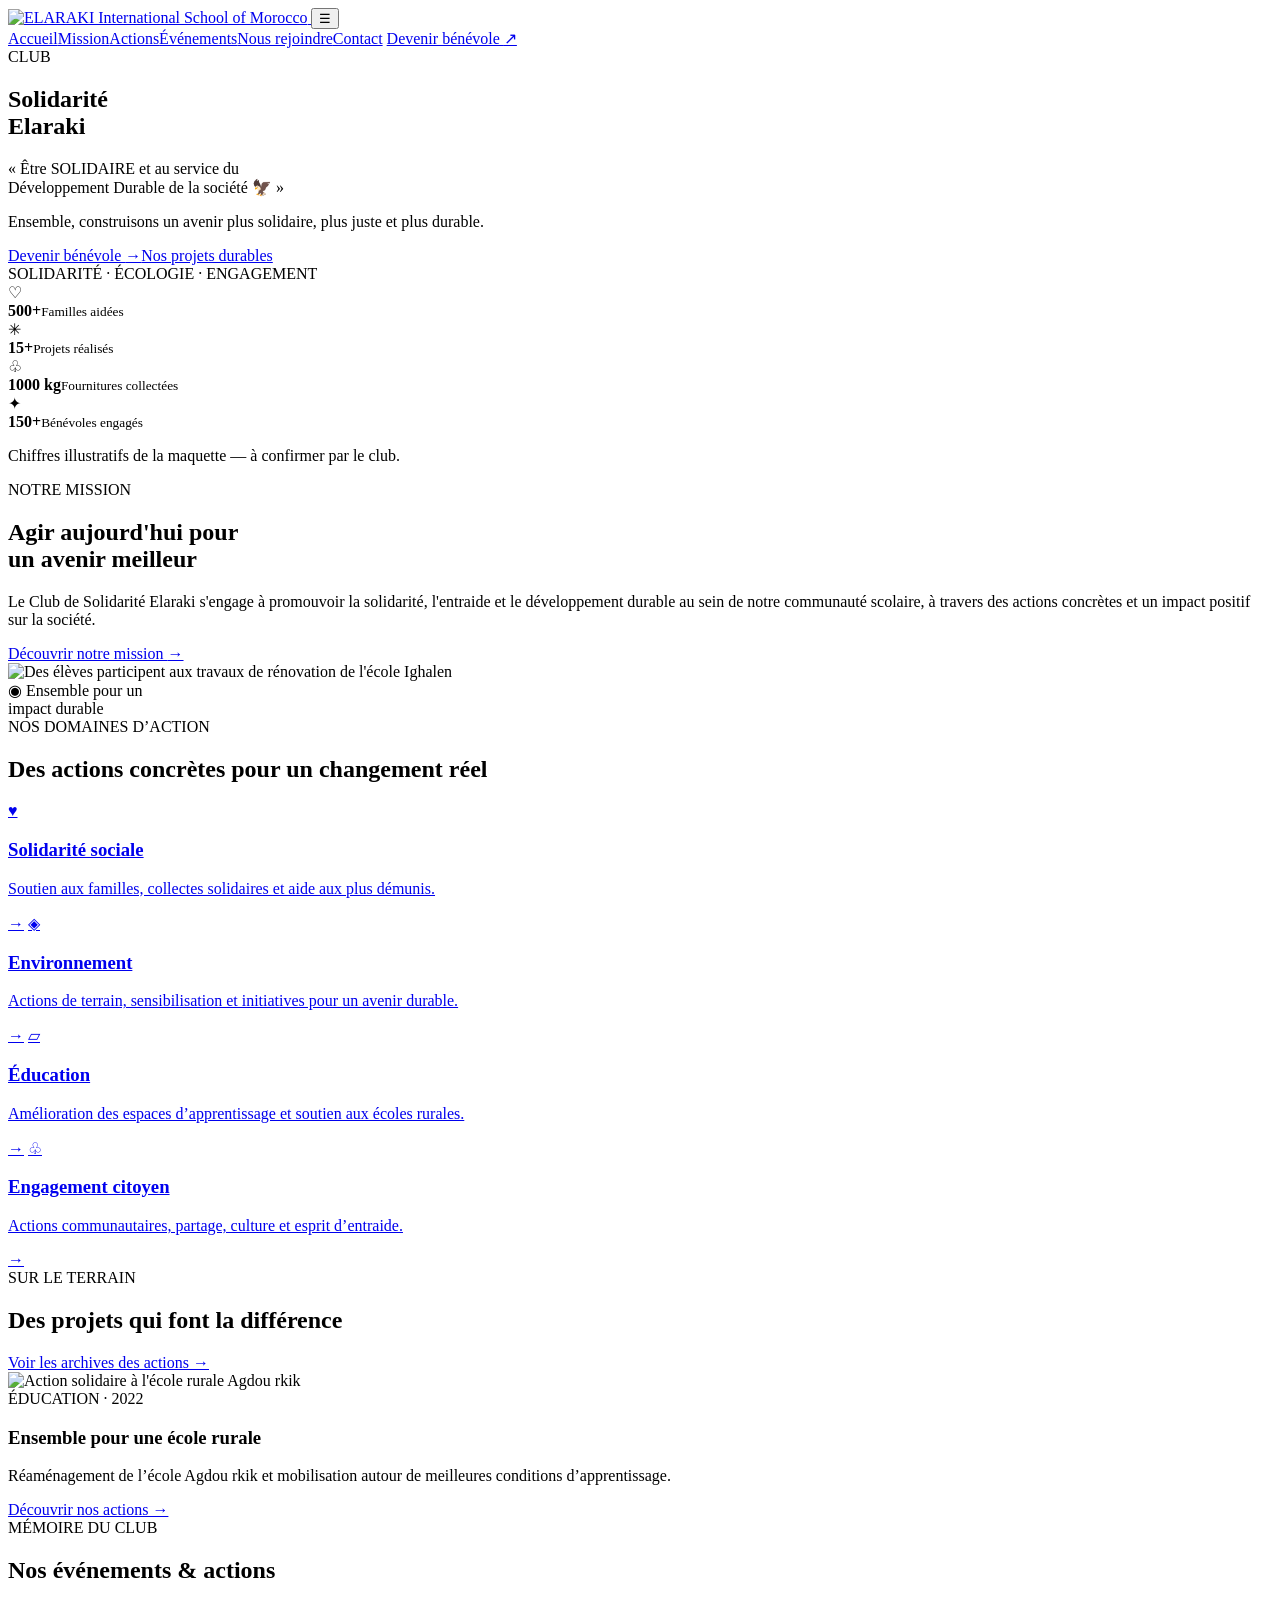
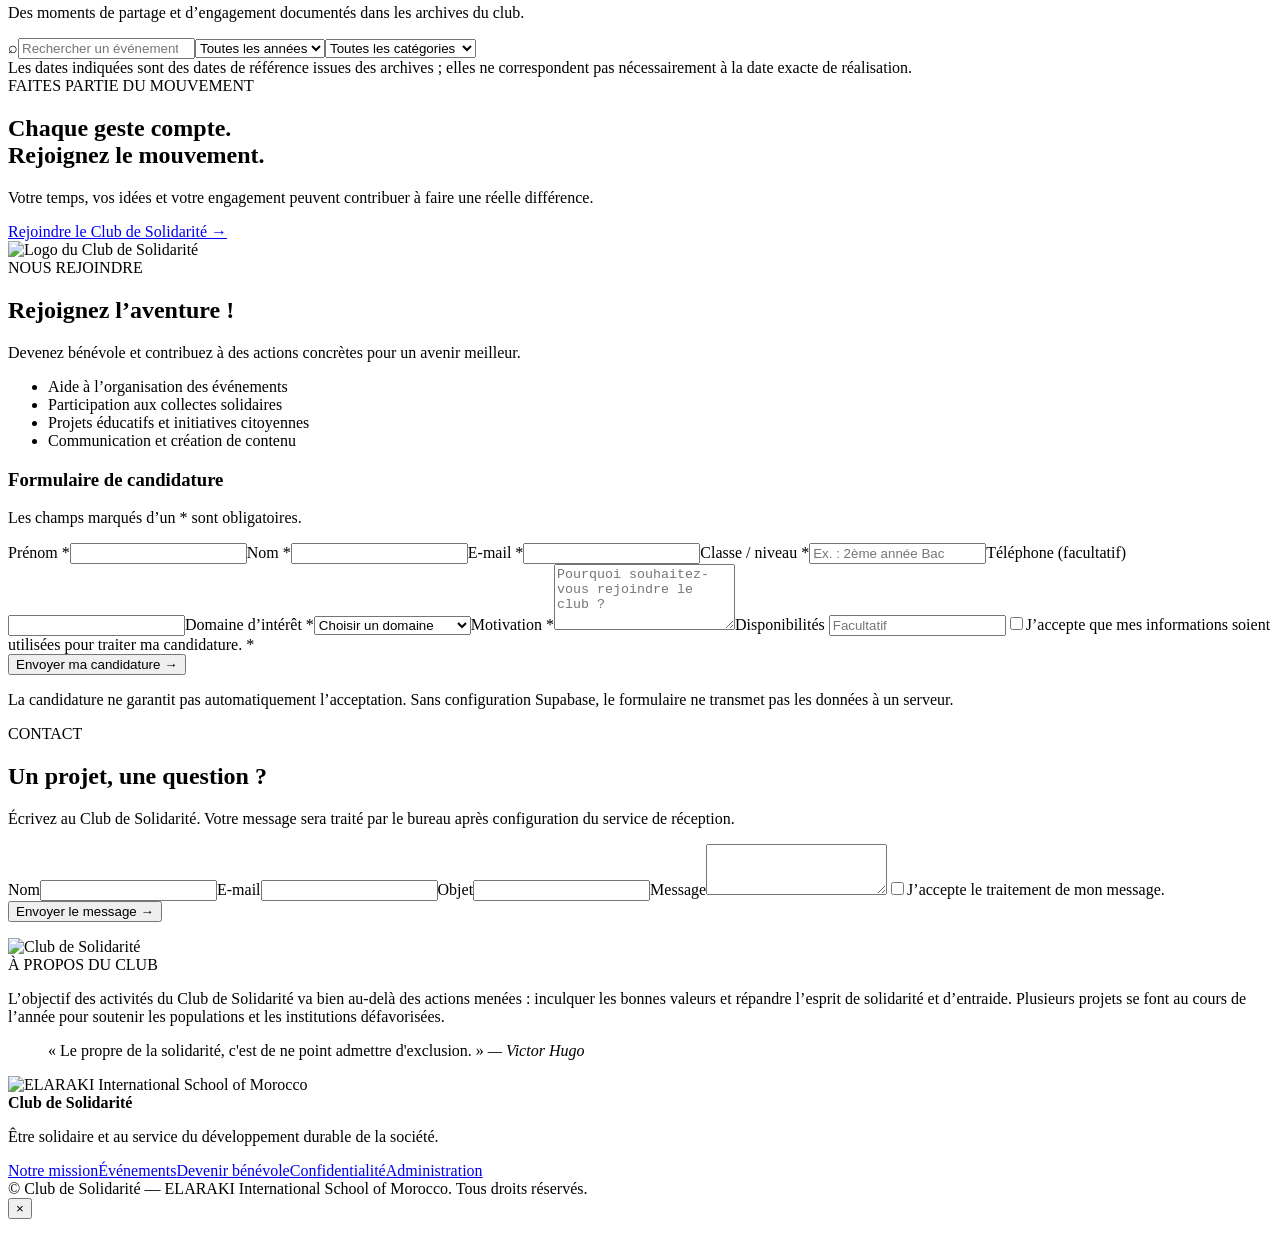
==== index.html @ 641f7e6d "Add files via upload" ====
<!doctype html>
<html lang="fr">
<head>
<meta charset="utf-8"><meta name="viewport" content="width=device-width,initial-scale=1">
<meta name="theme-color" content="#052c68">
<title>Club de Solidarité — ELARAKI International School of Morocco</title>
<meta name="description" content="Le Club de Solidarité ELARAKI agit pour l'entraide, l'éducation et le développement durable. Découvrez nos actions et rejoignez le mouvement.">
<meta property="og:title" content="Club de Solidarité ELARAKI"><meta property="og:description" content="Ensemble, faisons grandir la solidarité.">
<link rel="icon" href="assets/branding/club-solidarite-logo.png">
<link rel="preconnect" href="https://fonts.googleapis.com"><link rel="preconnect" href="https://fonts.gstatic.com" crossorigin>
<link href="https://fonts.googleapis.com/css2?family=Inter:wght@400;500;600;700;800&display=swap" rel="stylesheet">
<link rel="stylesheet" href="assets/style.css">
</head>
<body>
<header class="site-header" id="top">
 <a class="school-brand" href="#accueil" aria-label="Accueil ELARAKI">
  <img src="assets/branding/elaraki-school-logo.png" alt="ELARAKI International School of Morocco">
 </a>
 <button class="menu-toggle" id="menuToggle" aria-label="Ouvrir le menu" aria-expanded="false">☰</button>
 <nav class="main-nav" id="mainNav" aria-label="Navigation principale">
  <a class="active" href="#accueil">Accueil</a><a href="#mission">Mission</a><a href="#actions">Actions</a><a href="#evenements">Événements</a><a href="#rejoindre">Nous rejoindre</a><a href="#contact">Contact</a>
  <a class="button button-primary nav-cta" href="#rejoindre">Devenir bénévole <span>↗</span></a>
 </nav>
</header>
<main>
<section class="hero" id="accueil">
 <div class="hero-shade"></div>
 <div class="hero-content">
  <div class="eyebrow eyebrow-light"><span></span> CLUB</div>
  <h1>Solidarité<br>Elaraki</h1>
  <p class="motto">« Être SOLIDAIRE et au service du<br class="desktop-break"> Développement Durable de la société <span aria-hidden="true">🦅</span> »</p>
  <p class="hero-subtitle">Ensemble, construisons un avenir plus solidaire, plus juste et plus durable.</p>
  <div class="hero-actions"><a class="button button-primary" href="#rejoindre">Devenir bénévole <span>→</span></a><a class="button button-outline" href="#projets">Nos projets durables</a></div>
 </div>
 <div class="hero-side-note">SOLIDARITÉ · ÉCOLOGIE · ENGAGEMENT</div>
</section>
<section class="impact-bar" aria-label="Indicateurs du club">
 <div class="impact-item"><span class="impact-icon">♡</span><div><strong>500+</strong><small>Familles aidées</small></div></div>
 <div class="impact-item"><span class="impact-icon">✳</span><div><strong>15+</strong><small>Projets réalisés</small></div></div>
 <div class="impact-item"><span class="impact-icon">♧</span><div><strong>1000 kg</strong><small>Fournitures collectées</small></div></div>
 <div class="impact-item"><span class="impact-icon">✦</span><div><strong>150+</strong><small>Bénévoles engagés</small></div></div>
 <p class="stats-note">Chiffres illustratifs de la maquette — à confirmer par le club.</p>
</section>
<section class="mission section-wrap" id="mission">
 <div class="mission-copy"><div class="eyebrow"><span></span> NOTRE MISSION</div><h2>Agir aujourd'hui pour<br>un avenir meilleur</h2>
 <p>Le Club de Solidarité Elaraki s'engage à promouvoir la solidarité, l'entraide et le développement durable au sein de notre communauté scolaire, à travers des actions concrètes et un impact positif sur la société.</p>
 <a class="button button-primary" href="#apropos">Découvrir notre mission <span>→</span></a></div>
 <div class="mission-photo"><img src="assets/events/2019-ighalen/02-DSC-3432.jfif" alt="Des élèves participent aux travaux de rénovation de l'école Ighalen" loading="lazy"><div class="photo-label"><span>◉</span> Ensemble pour un<br> impact durable</div></div>
</section>
<section class="domains" id="actions"><div class="section-wrap">
 <div class="section-heading centered"><div class="eyebrow"><span></span> NOS DOMAINES D’ACTION</div><h2>Des actions concrètes pour un changement réel</h2></div>
 <div class="domain-grid">
  <a class="domain-card" href="#projets"><span class="domain-icon">♥</span><h3>Solidarité sociale</h3><p>Soutien aux familles, collectes solidaires et aide aux plus démunis.</p><span class="card-arrow">→</span></a>
  <a class="domain-card" href="#projets"><span class="domain-icon">◈</span><h3>Environnement</h3><p>Actions de terrain, sensibilisation et initiatives pour un avenir durable.</p><span class="card-arrow">→</span></a>
  <a class="domain-card" href="#projets"><span class="domain-icon">▱</span><h3>Éducation</h3><p>Amélioration des espaces d’apprentissage et soutien aux écoles rurales.</p><span class="card-arrow">→</span></a>
  <a class="domain-card" href="#projets"><span class="domain-icon">♧</span><h3>Engagement citoyen</h3><p>Actions communautaires, partage, culture et esprit d’entraide.</p><span class="card-arrow">→</span></a>
 </div>
</div></section>
<section class="projects section-wrap" id="projets">
 <div class="section-heading"><div><div class="eyebrow"><span></span> SUR LE TERRAIN</div><h2>Des projets qui font la différence</h2></div><a class="text-link" href="#evenements">Voir les archives des actions <span>→</span></a></div>
 <div class="project-feature"><img src="assets/events/2022-agdou-rkik/03-317091171-2271674763000674-4601196361142999747-n.jpg" alt="Action solidaire à l'école rurale Agdou rkik" loading="lazy"><div class="project-overlay"><span class="tag">ÉDUCATION · 2022</span><h3>Ensemble pour une école rurale</h3><p>Réaménagement de l’école Agdou rkik et mobilisation autour de meilleures conditions d’apprentissage.</p><a href="#evenements" class="button button-white">Découvrir nos actions →</a></div></div>
</section>
<section class="events-section" id="evenements"><div class="section-wrap">
 <div class="section-heading"><div><div class="eyebrow"><span></span> MÉMOIRE DU CLUB</div><h2>Nos événements & actions</h2><p class="section-intro">Des moments de partage et d’engagement documentés dans les archives du club.</p></div></div>
 <div class="event-tools"><label class="search-box"><span>⌕</span><input id="eventSearch" type="search" placeholder="Rechercher un événement…" aria-label="Rechercher un événement"></label><select id="eventYear" aria-label="Filtrer par année"><option value="">Toutes les années</option><option>2022</option><option>2019</option><option>2018</option></select><select id="eventCategory" aria-label="Filtrer par catégorie"><option value="">Toutes les catégories</option><option>Éducation</option><option>Solidarité</option><option>Culture</option><option>Santé</option><option>Travaux et rénovation</option></select></div>
 <div class="event-grid" id="eventGrid"></div><p class="empty-state" id="eventEmpty" hidden>Aucun événement ne correspond à votre recherche.</p>
 <div class="archive-note">Les dates indiquées sont des dates de référence issues des archives ; elles ne correspondent pas nécessairement à la date exacte de réalisation.</div>
</div></section>
<section class="join-section" id="rejoindre"><div class="join-bg"></div><div class="join-inner"><div class="eyebrow eyebrow-light"><span></span> FAITES PARTIE DU MOUVEMENT</div><h2>Chaque geste compte.<br>Rejoignez le mouvement.</h2><p>Votre temps, vos idées et votre engagement peuvent contribuer à faire une réelle différence.</p><a class="button button-white" href="#candidature">Rejoindre le Club de Solidarité <span>→</span></a></div><img class="join-logo" src="assets/branding/club-solidarite-logo.png" alt="Logo du Club de Solidarité" loading="lazy"></section>
<section class="volunteer section-wrap" id="candidature"><div class="volunteer-intro"><div class="eyebrow"><span></span> NOUS REJOINDRE</div><h2>Rejoignez l’aventure !</h2><p>Devenez bénévole et contribuez à des actions concrètes pour un avenir meilleur.</p><ul><li>Aide à l’organisation des événements</li><li>Participation aux collectes solidaires</li><li>Projets éducatifs et initiatives citoyennes</li><li>Communication et création de contenu</li></ul></div>
 <form class="form-card" id="volunteerForm"><h3>Formulaire de candidature</h3><p class="form-hint">Les champs marqués d’un * sont obligatoires.</p><div class="form-grid"><label>Prénom *<input name="first_name" required maxlength="80" autocomplete="given-name"></label><label>Nom *<input name="last_name" required maxlength="80" autocomplete="family-name"></label><label>E-mail *<input type="email" name="email" required maxlength="180" autocomplete="email"></label><label>Classe / niveau *<input name="class_name" required maxlength="80" placeholder="Ex. : 2ème année Bac"></label><label>Téléphone <span class="optional">(facultatif)</span><input type="tel" name="phone" maxlength="30" autocomplete="tel"></label><label>Domaine d’intérêt *<select name="interest_area" required><option value="">Choisir un domaine</option><option>Solidarité sociale</option><option>Éducation</option><option>Environnement</option><option>Santé</option><option>Culture et événements</option><option>Communication</option><option>Logistique</option></select></label><label class="full">Motivation *<textarea name="motivation" required minlength="15" maxlength="2000" rows="4" placeholder="Pourquoi souhaitez-vous rejoindre le club ?"></textarea></label><label class="full">Disponibilités <input name="availability" maxlength="250" placeholder="Facultatif"></label><label class="consent full"><input type="checkbox" name="consent" required><span>J’accepte que mes informations soient utilisées pour traiter ma candidature. *</span></label></div><button class="button button-primary" type="submit">Envoyer ma candidature <span>→</span></button><p class="form-status" id="volunteerStatus" role="status"></p><p class="privacy-hint">La candidature ne garantit pas automatiquement l’acceptation. Sans configuration Supabase, le formulaire ne transmet pas les données à un serveur.</p></form>
</section>
<section class="contact-section" id="contact"><div class="section-wrap contact-inner"><div><div class="eyebrow"><span></span> CONTACT</div><h2>Un projet, une question ?</h2><p>Écrivez au Club de Solidarité. Votre message sera traité par le bureau après configuration du service de réception.</p></div><form id="contactForm" class="contact-form"><label>Nom<input name="name" required maxlength="120"></label><label>E-mail<input name="email" type="email" required maxlength="180"></label><label>Objet<input name="subject" required maxlength="180"></label><label>Message<textarea name="message" rows="3" required maxlength="3000"></textarea></label><label class="consent"><input type="checkbox" name="consent" required><span>J’accepte le traitement de mon message.</span></label><button class="button button-primary">Envoyer le message →</button><p id="contactStatus" class="form-status" role="status"></p></form></div></section>
<section class="about-strip" id="apropos"><div class="section-wrap about-inner"><img src="assets/branding/club-solidarite-logo.png" alt="Club de Solidarité" loading="lazy"><div><div class="eyebrow"><span></span> À PROPOS DU CLUB</div><p>L’objectif des activités du Club de Solidarité va bien au-delà des actions menées : inculquer les bonnes valeurs et répandre l’esprit de solidarité et d’entraide. Plusieurs projets se font au cours de l’année pour soutenir les populations et les institutions défavorisées.</p><blockquote>« Le propre de la solidarité, c'est de ne point admettre d'exclusion. » <cite>— Victor Hugo</cite></blockquote></div></div></section>
</main>
<footer class="site-footer"><div class="footer-main"><img src="assets/branding/elaraki-school-logo.png" alt="ELARAKI International School of Morocco"><div><strong>Club de Solidarité</strong><p>Être solidaire et au service du développement durable de la société.</p></div><div class="footer-links"><a href="#mission">Notre mission</a><a href="#evenements">Événements</a><a href="#rejoindre">Devenir bénévole</a><a href="privacy.html">Confidentialité</a><a href="admin/login.html">Administration</a></div></div><div class="footer-bottom">© <span id="year"></span> Club de Solidarité — ELARAKI International School of Morocco. Tous droits réservés.</div></footer>
<div class="modal" id="eventModal" aria-hidden="true" role="dialog" aria-modal="true" aria-labelledby="modalTitle"><div class="modal-backdrop" data-close-modal></div><div class="modal-panel"><button class="modal-close" data-close-modal aria-label="Fermer">×</button><img id="modalCover" src="" alt=""><div class="modal-body"><p class="eyebrow" id="modalMeta"></p><h2 id="modalTitle"></h2><p id="modalDescription"></p><div class="modal-gallery" id="modalGallery"></div></div></div></div>
<script src="assets/config.js"></script><script src="assets/events-data.js"></script><script src="assets/app.js"></script>
</body></html>
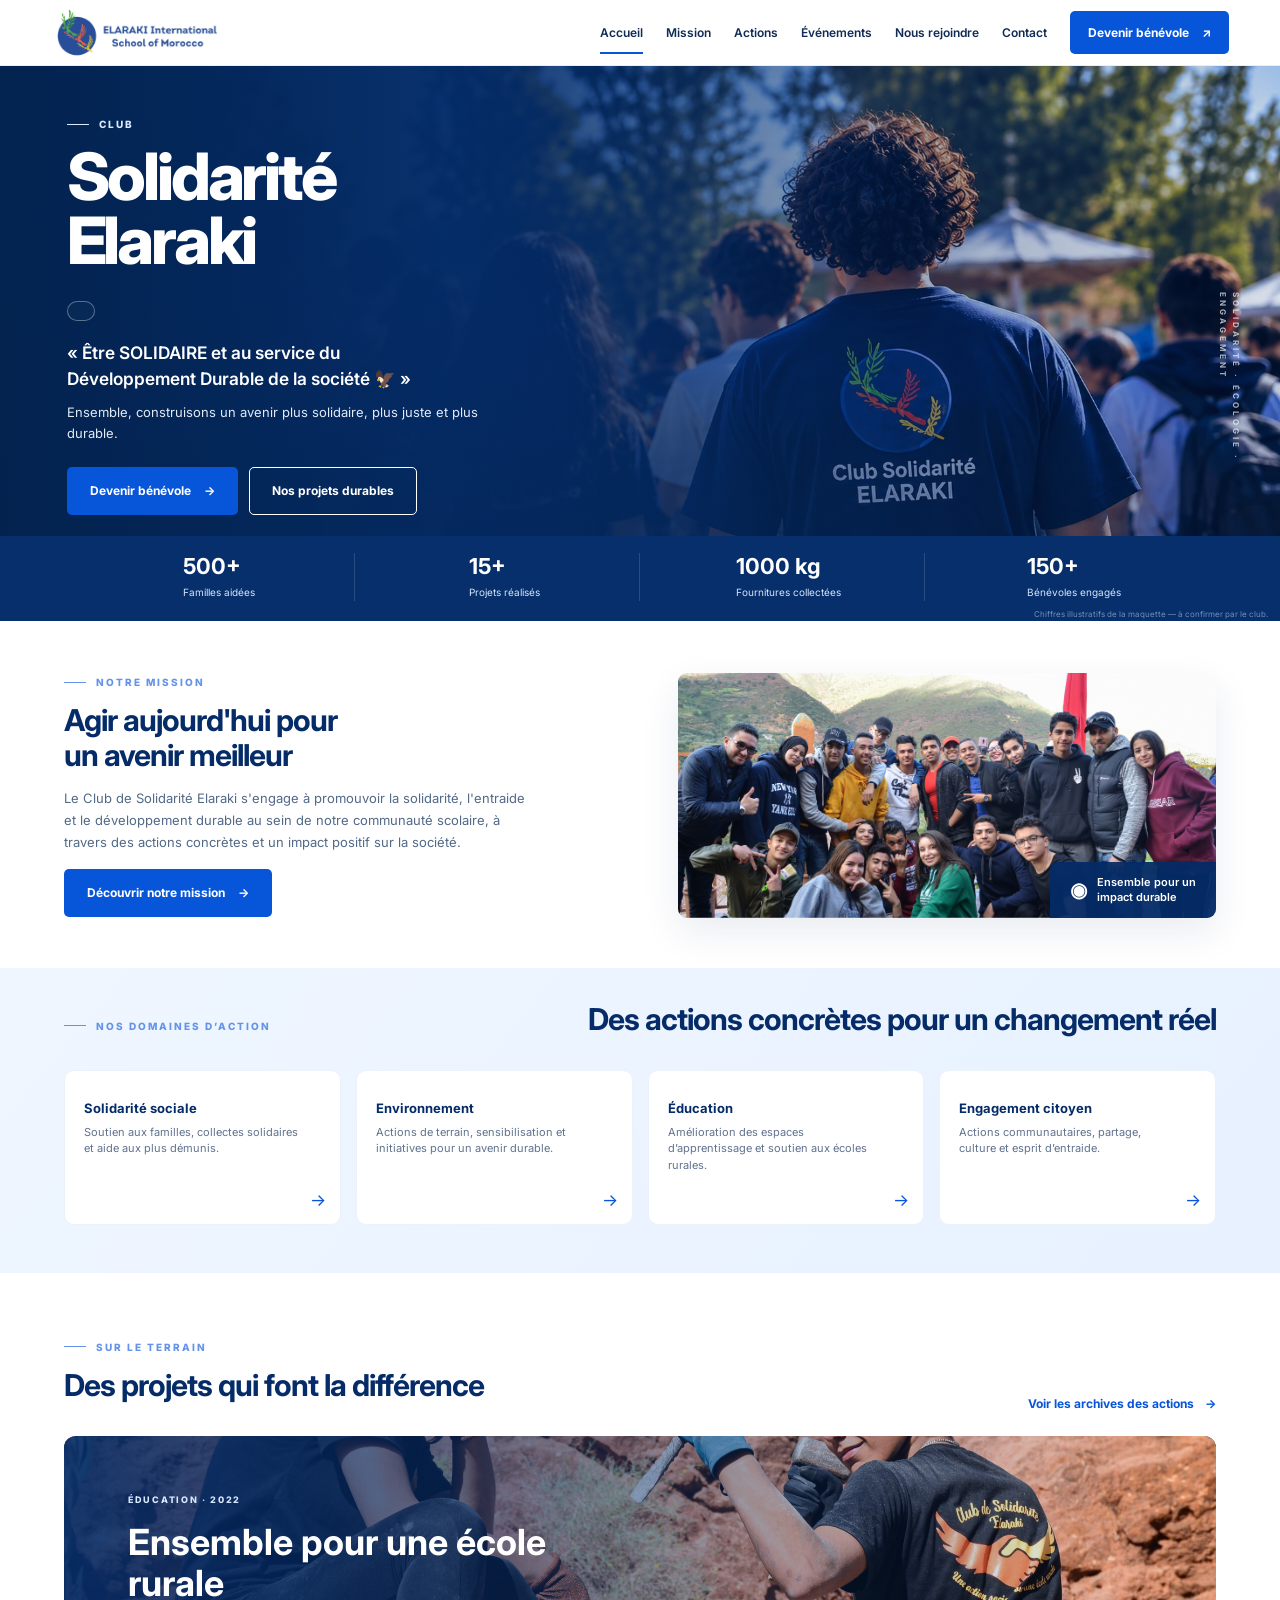
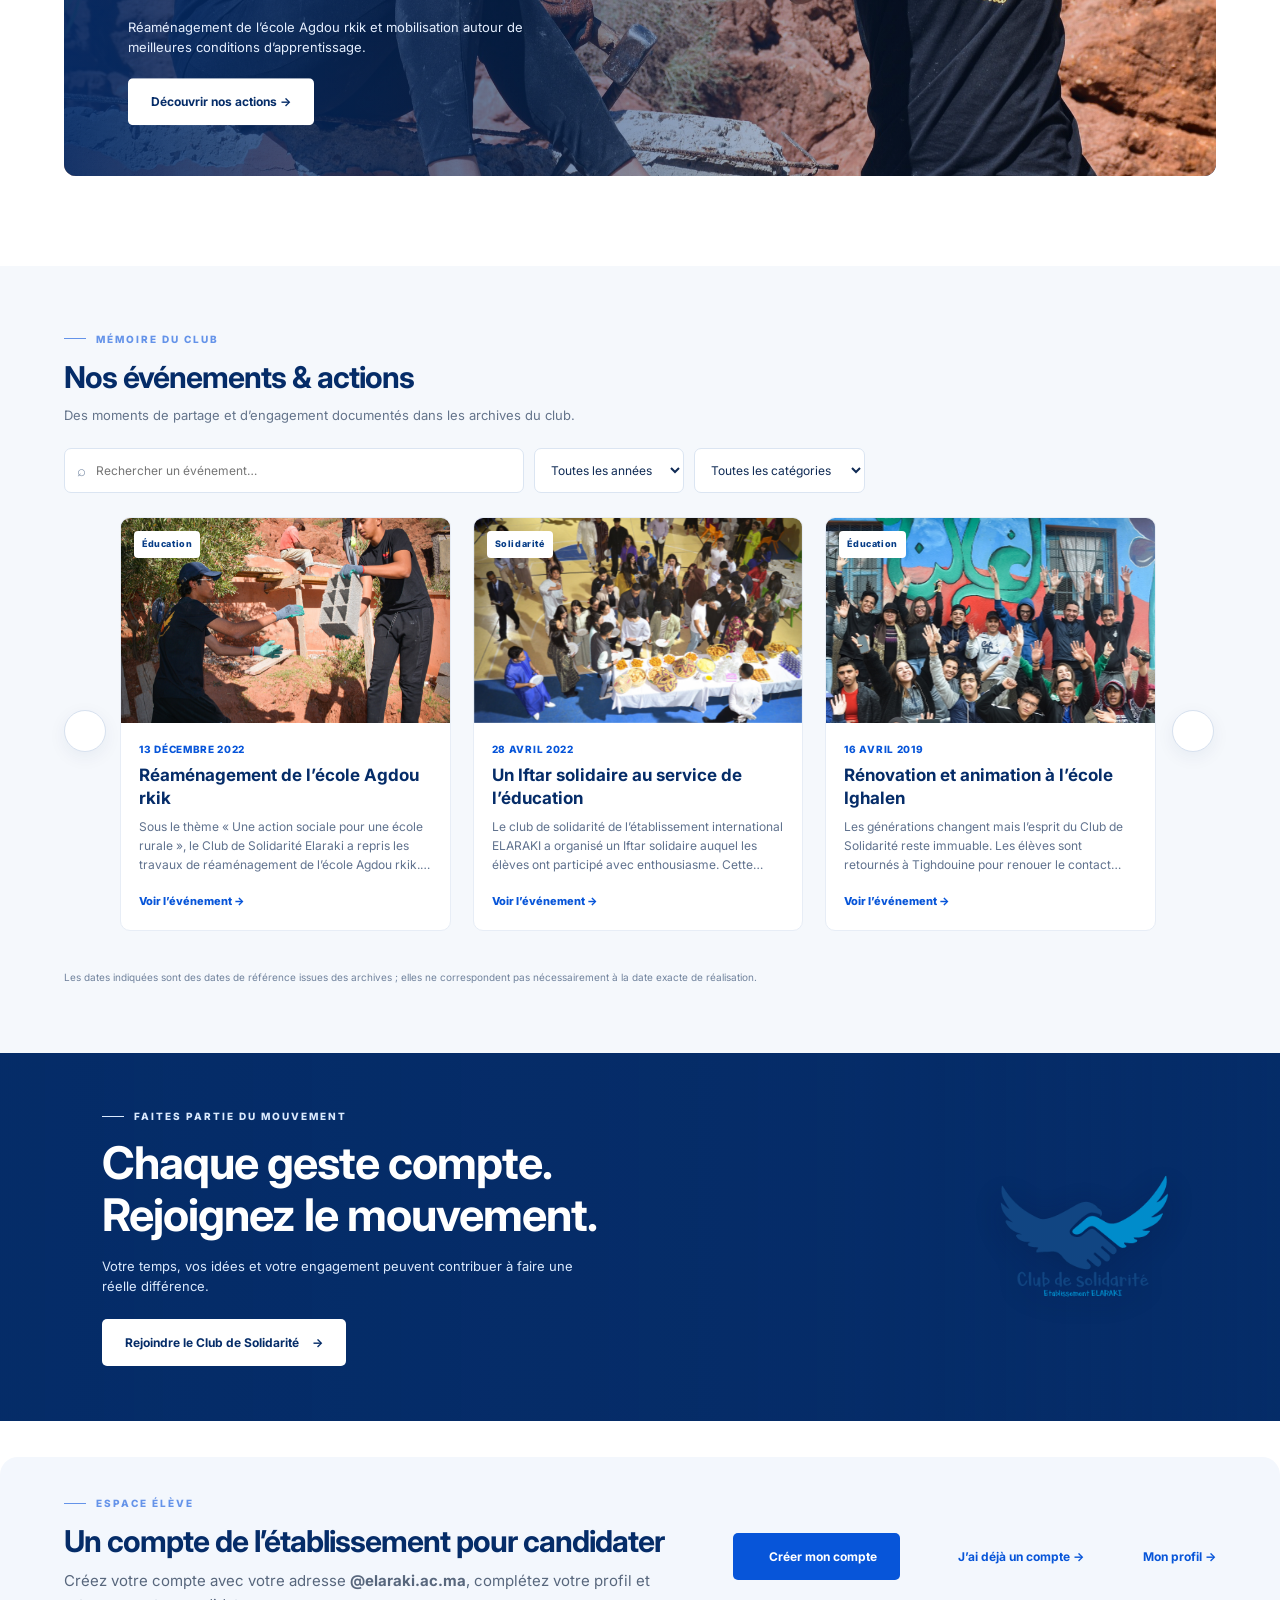
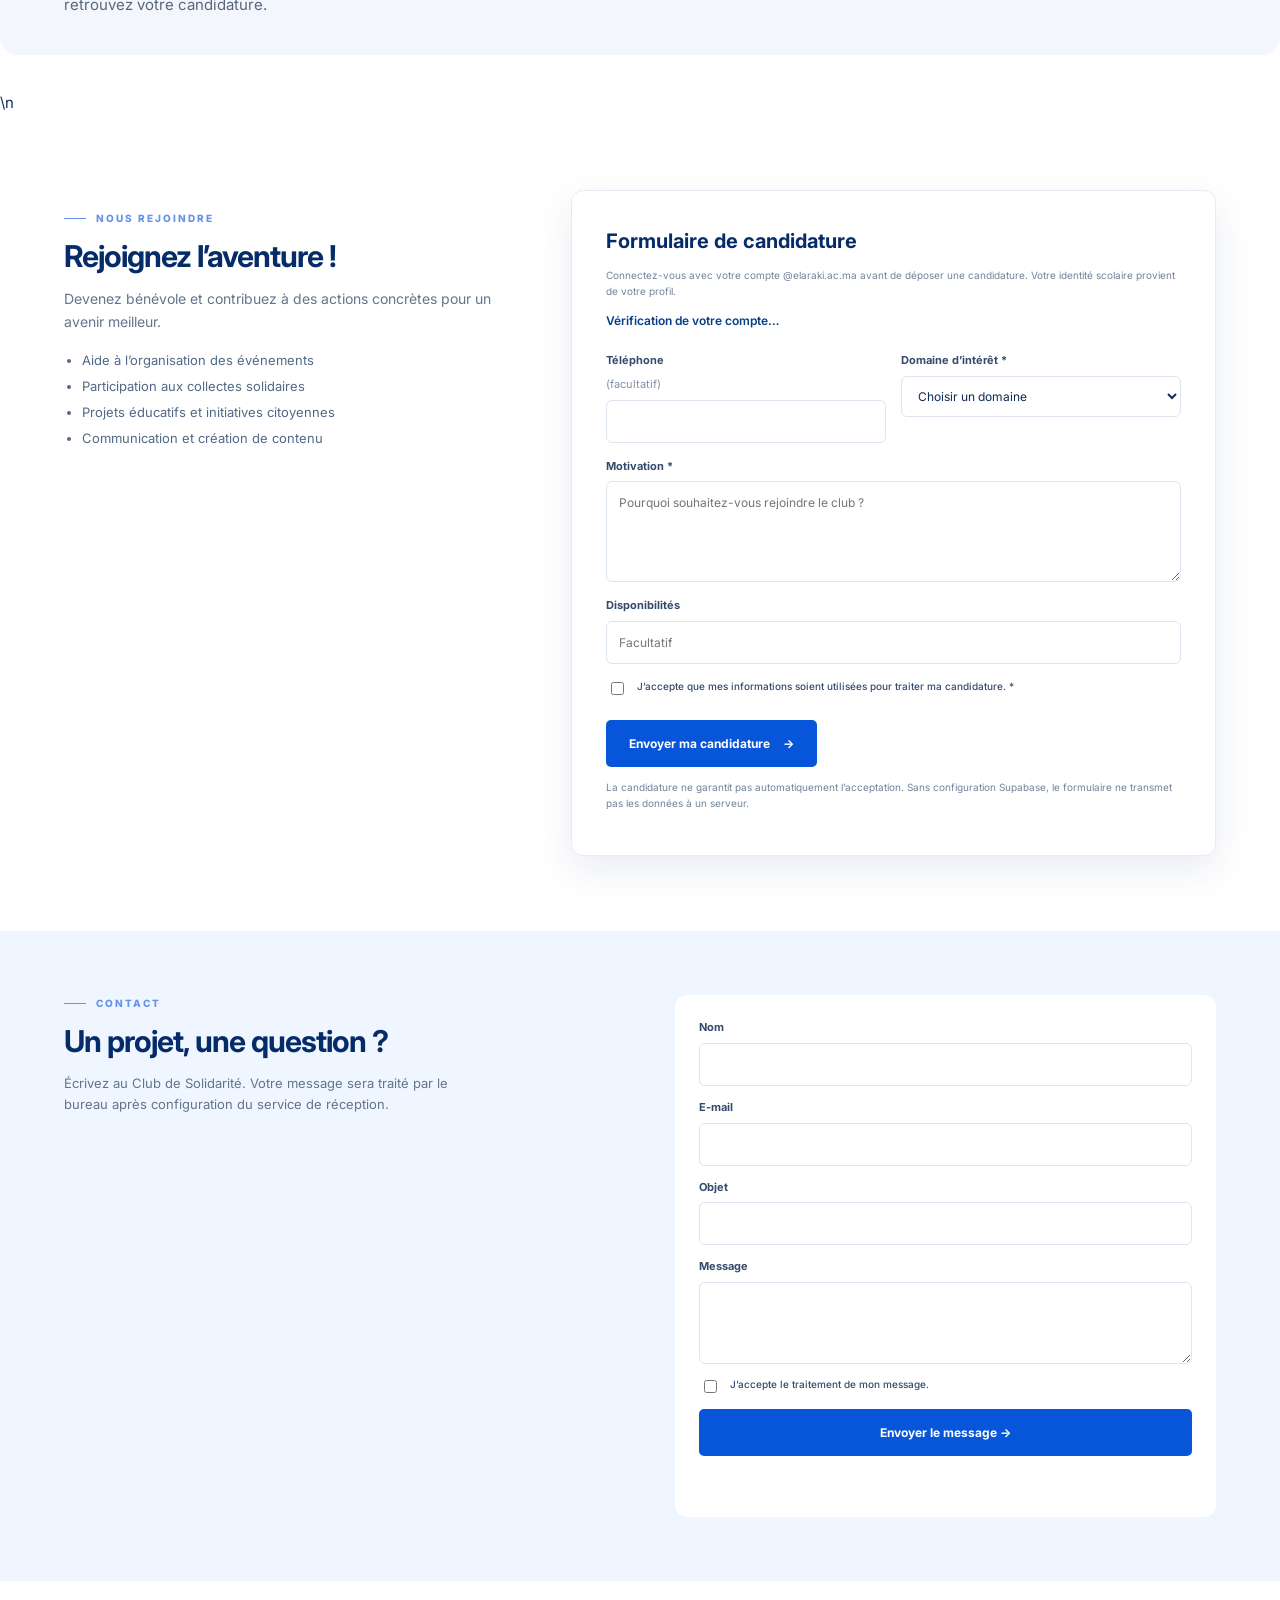
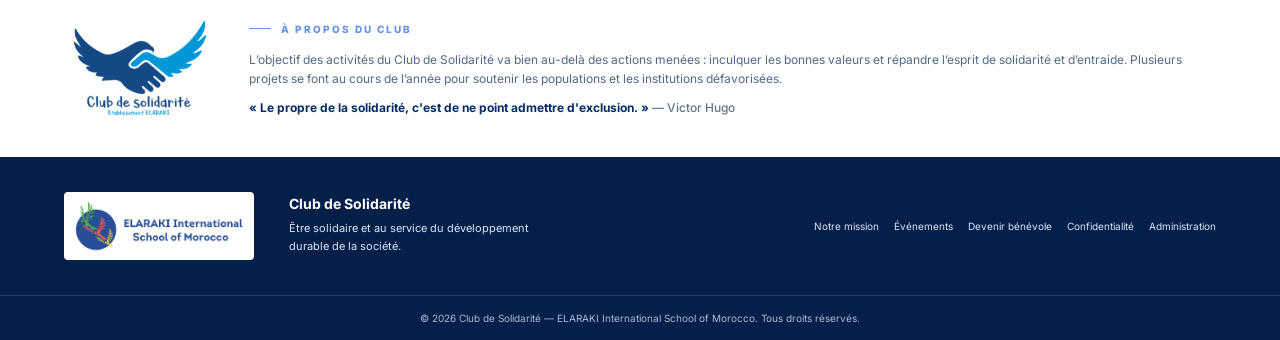
==== commit f12df70d: "Update Club Solidarite to version 2" ====
--- a/index.html
+++ b/index.html
@@ -27,7 +27,7 @@
  <div class="hero-shade"></div>
  <div class="hero-content">
   <div class="eyebrow eyebrow-light"><span></span> CLUB</div>
-  <h1>Solidarité<br>Elaraki</h1>
+  <h1>Solidarité<br>Elaraki</h1><div id="upcomingAnnouncement" class="upcoming-announcement" hidden aria-live="polite"></div>
   <p class="motto">« Être SOLIDAIRE et au service du<br class="desktop-break"> Développement Durable de la société <span aria-hidden="true">🦅</span> »</p>
   <p class="hero-subtitle">Ensemble, construisons un avenir plus solidaire, plus juste et plus durable.</p>
   <div class="hero-actions"><a class="button button-primary" href="#rejoindre">Devenir bénévole <span>→</span></a><a class="button button-outline" href="#projets">Nos projets durables</a></div>
@@ -35,10 +35,10 @@
  <div class="hero-side-note">SOLIDARITÉ · ÉCOLOGIE · ENGAGEMENT</div>
 </section>
 <section class="impact-bar" aria-label="Indicateurs du club">
- <div class="impact-item"><span class="impact-icon">♡</span><div><strong>500+</strong><small>Familles aidées</small></div></div>
- <div class="impact-item"><span class="impact-icon">✳</span><div><strong>15+</strong><small>Projets réalisés</small></div></div>
- <div class="impact-item"><span class="impact-icon">♧</span><div><strong>1000 kg</strong><small>Fournitures collectées</small></div></div>
- <div class="impact-item"><span class="impact-icon">✦</span><div><strong>150+</strong><small>Bénévoles engagés</small></div></div>
+ <div class="impact-item"><span class="impact-icon"><i data-lucide="heart-handshake" aria-hidden="true"></i></span><div><strong>500+</strong><small>Familles aidées</small></div></div>
+ <div class="impact-item"><span class="impact-icon"><i data-lucide="clipboard-check" aria-hidden="true"></i></span><div><strong>15+</strong><small>Projets réalisés</small></div></div>
+ <div class="impact-item"><span class="impact-icon"><i data-lucide="package-check" aria-hidden="true"></i></span><div><strong>1000 kg</strong><small>Fournitures collectées</small></div></div>
+ <div class="impact-item"><span class="impact-icon"><i data-lucide="users" aria-hidden="true"></i></span><div><strong>150+</strong><small>Bénévoles engagés</small></div></div>
  <p class="stats-note">Chiffres illustratifs de la maquette — à confirmer par le club.</p>
 </section>
 <section class="mission section-wrap" id="mission">
@@ -50,30 +50,30 @@
 <section class="domains" id="actions"><div class="section-wrap">
  <div class="section-heading centered"><div class="eyebrow"><span></span> NOS DOMAINES D’ACTION</div><h2>Des actions concrètes pour un changement réel</h2></div>
  <div class="domain-grid">
-  <a class="domain-card" href="#projets"><span class="domain-icon">♥</span><h3>Solidarité sociale</h3><p>Soutien aux familles, collectes solidaires et aide aux plus démunis.</p><span class="card-arrow">→</span></a>
-  <a class="domain-card" href="#projets"><span class="domain-icon">◈</span><h3>Environnement</h3><p>Actions de terrain, sensibilisation et initiatives pour un avenir durable.</p><span class="card-arrow">→</span></a>
-  <a class="domain-card" href="#projets"><span class="domain-icon">▱</span><h3>Éducation</h3><p>Amélioration des espaces d’apprentissage et soutien aux écoles rurales.</p><span class="card-arrow">→</span></a>
-  <a class="domain-card" href="#projets"><span class="domain-icon">♧</span><h3>Engagement citoyen</h3><p>Actions communautaires, partage, culture et esprit d’entraide.</p><span class="card-arrow">→</span></a>
+  <a class="domain-card" href="#projets"><span class="domain-icon"><i data-lucide="heart-handshake"></i></span><h3>Solidarité sociale</h3><p>Soutien aux familles, collectes solidaires et aide aux plus démunis.</p><span class="card-arrow">→</span></a>
+  <a class="domain-card" href="#projets"><span class="domain-icon"><i data-lucide="leaf"></i></span><h3>Environnement</h3><p>Actions de terrain, sensibilisation et initiatives pour un avenir durable.</p><span class="card-arrow">→</span></a>
+  <a class="domain-card" href="#projets"><span class="domain-icon"><i data-lucide="graduation-cap"></i></span><h3>Éducation</h3><p>Amélioration des espaces d’apprentissage et soutien aux écoles rurales.</p><span class="card-arrow">→</span></a>
+  <a class="domain-card" href="#projets"><span class="domain-icon"><i data-lucide="handshake"></i></span><h3>Engagement citoyen</h3><p>Actions communautaires, partage, culture et esprit d’entraide.</p><span class="card-arrow">→</span></a>
  </div>
 </div></section>
 <section class="projects section-wrap" id="projets">
  <div class="section-heading"><div><div class="eyebrow"><span></span> SUR LE TERRAIN</div><h2>Des projets qui font la différence</h2></div><a class="text-link" href="#evenements">Voir les archives des actions <span>→</span></a></div>
- <div class="project-feature"><img src="assets/events/2022-agdou-rkik/03-317091171-2271674763000674-4601196361142999747-n.jpg" alt="Action solidaire à l'école rurale Agdou rkik" loading="lazy"><div class="project-overlay"><span class="tag">ÉDUCATION · 2022</span><h3>Ensemble pour une école rurale</h3><p>Réaménagement de l’école Agdou rkik et mobilisation autour de meilleures conditions d’apprentissage.</p><a href="#evenements" class="button button-white">Découvrir nos actions →</a></div></div>
+ <div class="project-feature"><img src="assets/events/2022-agdou-rkik/03-317091171-2271674763000674-4601196361142999747-n.jpg" alt="Action solidaire à l'école rurale Agdou rkik" loading="lazy"><div class="project-overlay"><span class="tag">ÉDUCATION · 2022</span><h3>Ensemble pour une école rurale</h3><p>Réaménagement de l’école Agdou rkik et mobilisation autour de meilleures conditions d’apprentissage.</p><a href="#evenements" class="button button-white">Découvrir nos actions →</a></div></div><div id="publishedProjects" class="published-projects" aria-live="polite"></div>
 </section>
 <section class="events-section" id="evenements"><div class="section-wrap">
  <div class="section-heading"><div><div class="eyebrow"><span></span> MÉMOIRE DU CLUB</div><h2>Nos événements & actions</h2><p class="section-intro">Des moments de partage et d’engagement documentés dans les archives du club.</p></div></div>
  <div class="event-tools"><label class="search-box"><span>⌕</span><input id="eventSearch" type="search" placeholder="Rechercher un événement…" aria-label="Rechercher un événement"></label><select id="eventYear" aria-label="Filtrer par année"><option value="">Toutes les années</option><option>2022</option><option>2019</option><option>2018</option></select><select id="eventCategory" aria-label="Filtrer par catégorie"><option value="">Toutes les catégories</option><option>Éducation</option><option>Solidarité</option><option>Culture</option><option>Santé</option><option>Travaux et rénovation</option></select></div>
- <div class="event-grid" id="eventGrid"></div><p class="empty-state" id="eventEmpty" hidden>Aucun événement ne correspond à votre recherche.</p>
+ <div class="event-carousel-controls"><button type="button" class="carousel-arrow" id="eventsPrev" aria-label="Événements précédents"><i data-lucide="chevron-left"></i></button><div class="event-grid" id="eventGrid"></div><button type="button" class="carousel-arrow" id="eventsNext" aria-label="Événements suivants"><i data-lucide="chevron-right"></i></button></div><p class="empty-state" id="eventEmpty" hidden>Aucun événement ne correspond à votre recherche.</p>
  <div class="archive-note">Les dates indiquées sont des dates de référence issues des archives ; elles ne correspondent pas nécessairement à la date exacte de réalisation.</div>
 </div></section>
 <section class="join-section" id="rejoindre"><div class="join-bg"></div><div class="join-inner"><div class="eyebrow eyebrow-light"><span></span> FAITES PARTIE DU MOUVEMENT</div><h2>Chaque geste compte.<br>Rejoignez le mouvement.</h2><p>Votre temps, vos idées et votre engagement peuvent contribuer à faire une réelle différence.</p><a class="button button-white" href="#candidature">Rejoindre le Club de Solidarité <span>→</span></a></div><img class="join-logo" src="assets/branding/club-solidarite-logo.png" alt="Logo du Club de Solidarité" loading="lazy"></section>
-<section class="volunteer section-wrap" id="candidature"><div class="volunteer-intro"><div class="eyebrow"><span></span> NOUS REJOINDRE</div><h2>Rejoignez l’aventure !</h2><p>Devenez bénévole et contribuez à des actions concrètes pour un avenir meilleur.</p><ul><li>Aide à l’organisation des événements</li><li>Participation aux collectes solidaires</li><li>Projets éducatifs et initiatives citoyennes</li><li>Communication et création de contenu</li></ul></div>
- <form class="form-card" id="volunteerForm"><h3>Formulaire de candidature</h3><p class="form-hint">Les champs marqués d’un * sont obligatoires.</p><div class="form-grid"><label>Prénom *<input name="first_name" required maxlength="80" autocomplete="given-name"></label><label>Nom *<input name="last_name" required maxlength="80" autocomplete="family-name"></label><label>E-mail *<input type="email" name="email" required maxlength="180" autocomplete="email"></label><label>Classe / niveau *<input name="class_name" required maxlength="80" placeholder="Ex. : 2ème année Bac"></label><label>Téléphone <span class="optional">(facultatif)</span><input type="tel" name="phone" maxlength="30" autocomplete="tel"></label><label>Domaine d’intérêt *<select name="interest_area" required><option value="">Choisir un domaine</option><option>Solidarité sociale</option><option>Éducation</option><option>Environnement</option><option>Santé</option><option>Culture et événements</option><option>Communication</option><option>Logistique</option></select></label><label class="full">Motivation *<textarea name="motivation" required minlength="15" maxlength="2000" rows="4" placeholder="Pourquoi souhaitez-vous rejoindre le club ?"></textarea></label><label class="full">Disponibilités <input name="availability" maxlength="250" placeholder="Facultatif"></label><label class="consent full"><input type="checkbox" name="consent" required><span>J’accepte que mes informations soient utilisées pour traiter ma candidature. *</span></label></div><button class="button button-primary" type="submit">Envoyer ma candidature <span>→</span></button><p class="form-status" id="volunteerStatus" role="status"></p><p class="privacy-hint">La candidature ne garantit pas automatiquement l’acceptation. Sans configuration Supabase, le formulaire ne transmet pas les données à un serveur.</p></form>
+<section class="account-strip section-wrap" id="compte"><div><div class="eyebrow"><span></span> ESPACE ÉLÈVE</div><h2>Un compte de l’établissement pour candidater</h2><p>Créez votre compte avec votre adresse <strong>@elaraki.ac.ma</strong>, complétez votre profil et retrouvez votre candidature.</p></div><a class="button button-primary" href="register.html"><i data-lucide="user-round-plus"></i> Créer mon compte</a><a class="text-link" href="register.html#connexion">J’ai déjà un compte →</a><a class="text-link" href="profile.html">Mon profil →</a></section>\n<section class="volunteer section-wrap" id="candidature"><div class="volunteer-intro"><div class="eyebrow"><span></span> NOUS REJOINDRE</div><h2>Rejoignez l’aventure !</h2><p>Devenez bénévole et contribuez à des actions concrètes pour un avenir meilleur.</p><ul><li>Aide à l’organisation des événements</li><li>Participation aux collectes solidaires</li><li>Projets éducatifs et initiatives citoyennes</li><li>Communication et création de contenu</li></ul></div>
+ <form class="form-card" id="volunteerForm"><h3>Formulaire de candidature</h3><p class="form-hint">Connectez-vous avec votre compte @elaraki.ac.ma avant de déposer une candidature. Votre identité scolaire provient de votre profil.</p><p id="candidateAccountState" class="form-status" role="status">Vérification de votre compte…</p><div class="form-grid"><input type="hidden" name="first_name"><input type="hidden" name="last_name"><input type="hidden" name="email"><input type="hidden" name="class_name"><label>Téléphone <span class="optional">(facultatif)</span><input type="tel" name="phone" maxlength="30" autocomplete="tel"></label><label>Domaine d’intérêt *<select name="interest_area" required><option value="">Choisir un domaine</option><option>Solidarité sociale</option><option>Éducation</option><option>Environnement</option><option>Santé</option><option>Culture et événements</option><option>Communication</option><option>Logistique</option></select></label><label class="full">Motivation *<textarea name="motivation" required minlength="15" maxlength="2000" rows="4" placeholder="Pourquoi souhaitez-vous rejoindre le club ?"></textarea></label><label class="full">Disponibilités <input name="availability" maxlength="250" placeholder="Facultatif"></label><label class="consent full"><input type="checkbox" name="consent" required><span>J’accepte que mes informations soient utilisées pour traiter ma candidature. *</span></label></div><button class="button button-primary" type="submit">Envoyer ma candidature <span>→</span></button><p class="form-status" id="volunteerStatus" role="status"></p><p class="privacy-hint">La candidature ne garantit pas automatiquement l’acceptation. Sans configuration Supabase, le formulaire ne transmet pas les données à un serveur.</p></form>
 </section>
 <section class="contact-section" id="contact"><div class="section-wrap contact-inner"><div><div class="eyebrow"><span></span> CONTACT</div><h2>Un projet, une question ?</h2><p>Écrivez au Club de Solidarité. Votre message sera traité par le bureau après configuration du service de réception.</p></div><form id="contactForm" class="contact-form"><label>Nom<input name="name" required maxlength="120"></label><label>E-mail<input name="email" type="email" required maxlength="180"></label><label>Objet<input name="subject" required maxlength="180"></label><label>Message<textarea name="message" rows="3" required maxlength="3000"></textarea></label><label class="consent"><input type="checkbox" name="consent" required><span>J’accepte le traitement de mon message.</span></label><button class="button button-primary">Envoyer le message →</button><p id="contactStatus" class="form-status" role="status"></p></form></div></section>
 <section class="about-strip" id="apropos"><div class="section-wrap about-inner"><img src="assets/branding/club-solidarite-logo.png" alt="Club de Solidarité" loading="lazy"><div><div class="eyebrow"><span></span> À PROPOS DU CLUB</div><p>L’objectif des activités du Club de Solidarité va bien au-delà des actions menées : inculquer les bonnes valeurs et répandre l’esprit de solidarité et d’entraide. Plusieurs projets se font au cours de l’année pour soutenir les populations et les institutions défavorisées.</p><blockquote>« Le propre de la solidarité, c'est de ne point admettre d'exclusion. » <cite>— Victor Hugo</cite></blockquote></div></div></section>
 </main>
 <footer class="site-footer"><div class="footer-main"><img src="assets/branding/elaraki-school-logo.png" alt="ELARAKI International School of Morocco"><div><strong>Club de Solidarité</strong><p>Être solidaire et au service du développement durable de la société.</p></div><div class="footer-links"><a href="#mission">Notre mission</a><a href="#evenements">Événements</a><a href="#rejoindre">Devenir bénévole</a><a href="privacy.html">Confidentialité</a><a href="admin/login.html">Administration</a></div></div><div class="footer-bottom">© <span id="year"></span> Club de Solidarité — ELARAKI International School of Morocco. Tous droits réservés.</div></footer>
 <div class="modal" id="eventModal" aria-hidden="true" role="dialog" aria-modal="true" aria-labelledby="modalTitle"><div class="modal-backdrop" data-close-modal></div><div class="modal-panel"><button class="modal-close" data-close-modal aria-label="Fermer">×</button><img id="modalCover" src="" alt=""><div class="modal-body"><p class="eyebrow" id="modalMeta"></p><h2 id="modalTitle"></h2><p id="modalDescription"></p><div class="modal-gallery" id="modalGallery"></div></div></div></div>
-<script src="assets/config.js"></script><script src="assets/events-data.js"></script><script src="assets/app.js"></script>
+<script src="assets/config.js"></script><script src="assets/events-data.js"></script><script src="https://unpkg.com/lucide@latest"></script><script src="assets/app.js"></script><script type="module" src="assets/public-auth.js"></script>
 </body></html>
--- a/assets/style.css
+++ b/assets/style.css
@@ -0,0 +1,25 @@
+ :root{--navy:#052c68;--blue:#073d87;--royal:#0755d9;--pale:#eaf3ff;--mist:#f5f8fc;--ink:#102b55;--muted:#64748b;--green:#16a34a;--orange:#f59e0b;--radius:14px;--shadow:0 14px 38px rgba(5,44,104,.09)}*{box-sizing:border-box}html{scroll-behavior:smooth;scroll-padding-top:88px}body{margin:0;font-family:Inter,Arial,sans-serif;color:var(--ink);background:#fff;font-size:15px;line-height:1.6}img{max-width:100%;display:block}a{color:inherit;text-decoration:none}button,input,select,textarea{font:inherit}button,a{-webkit-tap-highlight-color:transparent}.site-header{height:66px;padding:0 clamp(20px,4vw,64px);display:flex;align-items:center;justify-content:space-between;gap:24px;background:#fff;position:sticky;top:0;z-index:30;border-bottom:1px solid #e8eef6}.school-brand{display:flex;align-items:center;min-width:210px}.school-brand img{width:235px;max-height:55px;object-fit:contain;object-position:left center}.main-nav{display:flex;align-items:center;gap:clamp(14px,1.8vw,30px);font-size:12px;font-weight:600;white-space:nowrap}.main-nav>a:not(.button){height:66px;display:flex;align-items:center;position:relative}.main-nav>a:not(.button):after{content:"";height:2px;background:var(--royal);position:absolute;bottom:12px;left:0;right:100%;transition:right .2s}.main-nav>a:hover:after,.main-nav>a.active:after{right:0}.menu-toggle{display:none;border:0;background:transparent;color:var(--navy);font-size:25px}.button{display:inline-flex;align-items:center;justify-content:center;gap:13px;border:1px solid transparent;border-radius:5px;padding:13px 22px;font-size:12px;font-weight:700;transition:transform .2s,background .2s,box-shadow .2s;cursor:pointer;min-height:44px}.button:hover{transform:translateY(-2px);box-shadow:0 8px 20px #052c6825}.button-primary{background:var(--royal);color:white}.button-primary:hover{background:#0649bd}.button-outline{border-color:#fff;color:#fff;background:transparent}.button-white{background:white;color:var(--navy)}.nav-cta{padding:11px 17px;min-height:40px}.hero{min-height:470px;height:min(34.5vw,550px);position:relative;isolation:isolate;background:#0b376c url('branding/hero-background.webp') center 44%/cover no-repeat;color:#fff;display:flex;align-items:center;overflow:hidden}.hero:before{content:"";position:absolute;inset:0;background:linear-gradient(90deg,rgba(3,35,79,.97) 0%,rgba(5,44,104,.89) 34%,rgba(5,44,104,.45) 66%,rgba(5,44,104,.15) 100%);z-index:-1}.hero-shade{position:absolute;inset:0;background:linear-gradient(0deg,rgba(3,34,76,.3),transparent 50%);z-index:-1}.hero-content{width:min(100%,1440px);margin:auto;padding:50px clamp(28px,5.2vw,82px) 68px;position:relative;z-index:1}.eyebrow{display:flex;align-items:center;gap:10px;color:#6493e9;font-size:10px;letter-spacing:2px;font-weight:800;margin-bottom:13px}.eyebrow>span{display:inline-block;width:22px;height:1px;background:currentColor}.eyebrow-light{color:#dbeafe}.hero h1{font-size:clamp(48px,5.1vw,72px);line-height:.98;letter-spacing:-3.2px;margin:0 0 18px;font-weight:800}.motto{font-size:clamp(16px,1.35vw,20px);font-weight:600;line-height:1.5;margin:0 0 10px;max-width:580px}.hero-subtitle{font-size:13px;max-width:450px;color:#e2eaf6;margin:0 0 24px}.hero-actions{display:flex;gap:11px;flex-wrap:wrap}.hero-side-note{position:absolute;right:3%;top:48%;writing-mode:vertical-rl;font-size:8px;letter-spacing:3px;color:#ffffffad;font-weight:700}.impact-bar{background:#062f6b;color:white;display:grid;grid-template-columns:repeat(4,1fr);padding:17px clamp(28px,5.5vw,90px) 20px;position:relative;gap:0}.impact-item{display:flex;align-items:center;justify-content:center;gap:14px;min-height:48px;border-right:1px solid #ffffff24}.impact-item:last-of-type{border:0}.impact-icon{font-size:25px;line-height:1;color:#fff}.impact-item strong{display:block;font-size:22px;line-height:1.15}.impact-item small{display:block;color:#d6e5fb;font-size:10px;margin-top:4px}.stats-note{position:absolute;right:12px;bottom:0;font-size:8px;color:#d6e5fb88;margin:0}.section-wrap{max-width:1320px;margin:auto;padding-left:clamp(24px,5vw,80px);padding-right:clamp(24px,5vw,80px)}.mission{padding-top:52px;padding-bottom:50px;display:grid;grid-template-columns:1fr 1fr;align-items:center;gap:clamp(35px,6vw,90px)}h2{font-size:clamp(27px,2.35vw,36px);line-height:1.16;letter-spacing:-1px;margin:0 0 14px;color:var(--navy)}.mission-copy p{font-size:13px;line-height:1.7;color:#526987;max-width:470px;margin:0 0 16px}.mission-photo{height:245px;position:relative;border-radius:9px;overflow:hidden;box-shadow:var(--shadow)}.mission-photo img{width:100%;height:100%;object-fit:cover}.photo-label{position:absolute;right:0;bottom:0;background:rgba(5,44,104,.94);color:white;padding:13px 20px;border-radius:8px 0 0 0;font-size:11px;line-height:1.35;font-weight:600;display:flex;align-items:center;gap:10px}.photo-label span{font-size:20px}.domains{background:linear-gradient(130deg,#eff6ff,#e7f1ff);padding:34px 0 48px}.centered{text-align:center}.centered .eyebrow{justify-content:center}.section-heading h2{margin-bottom:10px}.domain-grid{display:grid;grid-template-columns:repeat(4,1fr);gap:15px;margin-top:22px}.domain-card{background:#fff;border:1px solid #edf2f9;border-radius:10px;padding:18px 19px 22px;min-height:155px;position:relative;transition:transform .2s,box-shadow .2s}.domain-card:hover{transform:translateY(-4px);box-shadow:var(--shadow)}.domain-icon{display:block;color:var(--royal);font-size:25px;font-weight:800;line-height:1.1;margin-bottom:9px}.domain-card h3{font-size:13px;margin:0 0 5px;color:var(--navy)}.domain-card p{font-size:11px;line-height:1.5;color:#60728e;margin:0;max-width:220px}.card-arrow{position:absolute;right:14px;bottom:10px;color:var(--royal);font-size:17px}.projects{padding-top:66px;padding-bottom:68px}.section-heading{display:flex;justify-content:space-between;align-items:end;gap:24px;margin-bottom:23px}.text-link{font-size:12px;font-weight:700;color:var(--royal);white-space:nowrap}.text-link span{margin-left:8px}.project-feature{height:340px;border-radius:12px;overflow:hidden;position:relative;background:var(--navy)}.project-feature:after{content:"";position:absolute;inset:0;background:linear-gradient(90deg,#052c68ed,#052c6870 55%,transparent)}.project-feature>img{width:100%;height:100%;object-fit:cover}.project-overlay{position:absolute;z-index:1;left:clamp(24px,5vw,65px);top:50%;transform:translateY(-50%);max-width:440px;color:white}.tag{font-size:9px;letter-spacing:1.7px;font-weight:800;color:#d8e8ff}.project-overlay h3{font-size:clamp(25px,3vw,36px);line-height:1.15;margin:12px 0}.project-overlay p{font-size:13px;color:#e5efff;margin:0 0 20px}.events-section{background:var(--mist);padding:65px 0 68px}.section-intro{font-size:13px;color:var(--muted);margin:8px 0 0}.event-tools{display:flex;gap:10px;margin:22px 0 20px}.search-box{display:flex;align-items:center;gap:8px;background:white;border:1px solid #dbe5f2;border-radius:7px;padding:0 12px;flex:1;max-width:460px;color:#7b8da7}.search-box input{border:0;outline:0;width:100%;height:43px;color:var(--ink);background:transparent;font-size:12px}.event-tools select{min-width:150px;border:1px solid #dbe5f2;border-radius:7px;background:white;color:var(--ink);padding:0 12px;font-size:12px}.event-grid{display:grid;grid-template-columns:repeat(3,1fr);gap:19px}.event-card{background:white;border:1px solid #e7edf6;border-radius:10px;overflow:hidden;transition:transform .2s,box-shadow .2s}.event-card:hover{transform:translateY(-3px);box-shadow:var(--shadow)}.event-image{height:205px;position:relative;background:#dbeafe;overflow:hidden}.event-image img{width:100%;height:100%;object-fit:cover;transition:transform .35s}.event-card:hover .event-image img{transform:scale(1.01)}.event-category{position:absolute;top:13px;left:13px;background:white;color:var(--blue);font-size:9px;letter-spacing:.6px;font-weight:800;border-radius:4px;padding:6px 8px}.event-content{padding:18px}.event-date{font-size:10px;color:var(--royal);font-weight:800;text-transform:uppercase;letter-spacing:.7px}.event-content h3{font-size:17px;line-height:1.3;margin:7px 0 8px;color:var(--navy)}.event-content p{font-size:12px;line-height:1.6;color:#60728e;margin:0 0 14px;display:-webkit-box;-webkit-line-clamp:3;-webkit-box-orient:vertical;overflow:hidden}.event-content button{border:0;background:none;color:var(--royal);font-size:11px;font-weight:800;padding:0;cursor:pointer}.archive-note{font-size:10px;color:#71839d;margin-top:20px}.empty-state{padding:35px;text-align:center;color:var(--muted)}.join-section{background:#052c68;min-height:310px;color:white;position:relative;isolation:isolate;display:flex;align-items:center;overflow:hidden}.join-bg{position:absolute;inset:0;background:linear-gradient(90deg,#052c68f5,#052c68d9 65%,#052c6880),url('events/2022-iftar-solidaire/01-278573513_10224325629421484_2823121452570116615_n.jpg') center/cover;z-index:-1}.join-inner{padding:55px clamp(28px,8vw,120px);max-width:900px}.join-inner h2{font-size:clamp(30px,4vw,45px);color:white}.join-inner p{font-size:13px;color:#dbeafe;max-width:500px;margin:0 0 22px}.join-logo{position:absolute;right:8%;width:190px;max-height:140px;object-fit:contain;opacity:.9;filter:drop-shadow(0 6px 15px #00183d55)}.volunteer{padding-top:75px;padding-bottom:75px;display:grid;grid-template-columns:.8fr 1.2fr;gap:clamp(30px,6vw,90px);align-items:start}.volunteer-intro{padding-top:20px}.volunteer-intro p{color:var(--muted);font-size:14px}.volunteer-intro ul{padding-left:18px;color:#526987;font-size:13px;line-height:2}.form-card{border:1px solid #e3ebf5;border-radius:12px;box-shadow:var(--shadow);padding:clamp(20px,3vw,34px)}.form-card h3{font-size:20px;margin:0;color:var(--navy)}.form-hint,.privacy-hint{font-size:10px;color:#71839d}.form-grid{display:grid;grid-template-columns:1fr 1fr;gap:15px;margin:22px 0}.form-grid label,.contact-form label{display:flex;flex-direction:column;gap:6px;font-size:11px;font-weight:700;color:#344b6c}.form-grid input,.form-grid select,.form-grid textarea,.contact-form input,.contact-form textarea{width:100%;min-width:0;border:1px solid #dce5f0;border-radius:6px;background:#fff;padding:11px 12px;color:var(--ink);outline:0;font-size:12px;font-weight:400}.form-grid input:focus,.form-grid select:focus,.form-grid textarea:focus,.contact-form input:focus,.contact-form textarea:focus{border-color:var(--royal);box-shadow:0 0 0 3px #0755d91c}.form-grid .full{grid-column:1/-1}.optional{font-weight:400;color:#8190a6}.consent{display:flex!important;flex-direction:row!important;align-items:flex-start;gap:9px!important;font-weight:500!important}.consent input{width:15px;min-width:15px;margin-top:3px;accent-color:var(--royal)}.consent span{font-size:10px;line-height:1.5}.form-status{font-size:12px;font-weight:600;color:var(--blue)}.contact-section{background:#eff6ff;padding:64px 0}.contact-inner{display:grid;grid-template-columns:1fr 1fr;gap:70px}.contact-inner>div p{color:var(--muted);font-size:13px;max-width:390px}.contact-form{background:white;border-radius:12px;padding:24px;display:grid;gap:13px}.about-strip{padding:35px 0}.about-inner{display:flex;align-items:center;gap:35px}.about-inner>img{width:150px;max-height:120px;object-fit:contain}.about-inner p{font-size:12px;color:#526987;margin:0 0 10px}.about-inner blockquote{margin:0;font-size:12px;font-weight:700;color:var(--navy)}.about-inner cite{font-style:normal;color:var(--muted);font-weight:500}.site-footer{background:#061f48;color:#d8e5f8}.footer-main{max-width:1320px;margin:auto;padding:35px clamp(24px,5vw,80px);display:flex;align-items:center;gap:35px}.footer-main>img{width:190px;max-height:70px;object-fit:contain;object-position:left;background:#fff;border-radius:4px;padding:5px}.footer-main strong{font-size:14px;color:white}.footer-main p{font-size:11px;max-width:270px;margin:4px 0}.footer-links{margin-left:auto;display:flex;flex-wrap:wrap;gap:15px;font-size:10px}.footer-links a:hover{color:white}.footer-bottom{border-top:1px solid #ffffff20;padding:14px 20px;text-align:center;font-size:10px;color:#a8bddc}.modal{display:none;position:fixed;inset:0;z-index:100;align-items:center;justify-content:center;padding:24px}.modal.open{display:flex}.modal-backdrop{position:absolute;inset:0;background:#031b3bdd}.modal-panel{position:relative;background:#fff;border-radius:12px;width:min(900px,100%);max-height:90vh;overflow:auto;box-shadow:0 30px 100px #00132d66}.modal-close{position:absolute;top:10px;right:12px;z-index:2;border:0;background:#fff;border-radius:50%;width:36px;height:36px;font-size:25px;cursor:pointer;box-shadow:0 2px 8px #0002}.modal-panel>img{width:100%;height:min(42vh,360px);object-fit:cover;background:#dbeafe}.modal-body{padding:25px}.modal-body h2{font-size:27px}.modal-body>p:not(.eyebrow){font-size:13px;color:#526987}.modal-gallery{display:grid;grid-template-columns:repeat(4,1fr);gap:8px;margin-top:20px}.modal-gallery img{height:95px;width:100%;object-fit:cover;border-radius:5px;cursor:pointer}.modal-gallery img:hover{outline:3px solid var(--royal)}.modal-meta{font-size:10px}.privacy-page{max-width:850px;margin:70px auto;padding:0 24px}.privacy-page h1{color:var(--navy)}@media(max-width:1050px){.main-nav{gap:12px;font-size:11px}.school-brand{min-width:170px}.school-brand img{width:190px}.hero{height:500px}.hero-content{padding-left:5vw}.hero h1{font-size:62px}.mission{gap:35px}.domain-grid{grid-template-columns:repeat(2,1fr)}.event-grid{grid-template-columns:repeat(2,1fr)}.join-logo{right:4%;width:145px}}@media(max-width:760px){html{scroll-padding-top:70px}.site-header{height:64px;padding:0 18px}.school-brand{min-width:0}.school-brand img{width:195px;max-height:48px}.menu-toggle{display:block}.main-nav{display:none;position:absolute;top:64px;left:0;right:0;background:white;padding:10px 20px 20px;box-shadow:0 15px 25px #052c681c;align-items:stretch;gap:0;flex-direction:column;white-space:normal}.main-nav.open{display:flex}.main-nav>a:not(.button){height:auto;padding:13px 0;font-size:13px;border-bottom:1px solid #edf2f9}.main-nav>a:not(.button):after{display:none}.nav-cta{margin-top:12px}.hero{height:auto;min-height:540px;background-position:58% center}.hero:before{background:linear-gradient(90deg,rgba(3,35,79,.94),rgba(5,44,104,.75) 65%,rgba(5,44,104,.35))}.hero-content{padding:66px 25px 48px}.hero h1{font-size:58px;letter-spacing:-2.5px}.motto{font-size:16px}.desktop-break{display:none}.hero-subtitle{font-size:12px;max-width:330px}.hero-side-note{display:none}.impact-bar{grid-template-columns:1fr 1fr;padding:14px 20px 25px;gap:10px 0}.impact-item{justify-content:flex-start;padding:8px 10px;border-right:1px solid #ffffff22}.impact-item:nth-child(3){border-right:0}.impact-item strong{font-size:20px}.impact-item small{font-size:9px}.stats-note{right:8px;font-size:7px}.mission{grid-template-columns:1fr;padding-top:43px;padding-bottom:43px;gap:24px}.mission h2{font-size:30px}.mission-photo{height:230px;grid-row:1}.domains{padding:38px 0}.section-wrap{padding-left:22px;padding-right:22px}.section-heading{align-items:flex-start;flex-direction:column;gap:8px}.section-heading h2{font-size:28px}.domain-grid{gap:10px;margin-top:20px}.domain-card{padding:15px 14px 22px;min-height:165px}.domain-card h3{font-size:12px}.domain-card p{font-size:10px}.projects{padding-top:45px;padding-bottom:45px}.project-feature{height:390px}.project-feature:after{background:linear-gradient(90deg,#052c68eb,#052c6880 80%)}.project-overlay{left:23px;right:20px}.project-overlay h3{font-size:30px}.events-section{padding:45px 0}.event-tools{flex-wrap:wrap}.search-box{max-width:none;flex-basis:100%}.event-tools select{flex:1;min-width:0;height:42px}.event-grid{grid-template-columns:1fr;gap:15px}.event-image{height:225px}.event-content h3{font-size:18px}.join-section{min-height:350px}.join-inner{padding:48px 24px;position:relative;z-index:1}.join-inner h2{font-size:34px}.join-logo{width:95px;right:16px;bottom:18px;opacity:.45}.volunteer{grid-template-columns:1fr;padding-top:48px;padding-bottom:48px;gap:25px}.volunteer-intro{padding-top:0}.form-card{padding:20px 16px}.form-grid{grid-template-columns:1fr;gap:13px}.form-grid .full{grid-column:auto}.contact-section{padding:45px 0}.contact-inner{grid-template-columns:1fr;gap:20px}.about-inner{align-items:flex-start;gap:20px}.about-inner>img{width:95px}.footer-main{align-items:flex-start;flex-direction:column;gap:18px}.footer-main>img{width:175px}.footer-links{margin-left:0;gap:12px 18px}.modal{padding:12px}.modal-panel{max-height:94vh}.modal-panel>img{height:240px}.modal-body{padding:19px}.modal-body h2{font-size:23px}.modal-gallery{grid-template-columns:repeat(3,1fr)}}@media(prefers-reduced-motion:reduce){*,*:before,*:after{scroll-behavior:auto!important;transition:none!important;animation:none!important}}
+
+/* Image quality safeguards */
+img{image-rendering:auto;-webkit-backface-visibility:hidden;backface-visibility:hidden}
+.event-image{overflow:hidden;background:#eaf1f9}
+.event-image img{transform:translateZ(0)}
+@media (min-width:1200px){.hero{background-position:center 46%}}
+@media (max-width:700px){.hero{background-position:62% center}.hero:before{background:linear-gradient(90deg,rgba(3,35,79,.94),rgba(5,44,104,.67) 68%,rgba(5,44,104,.38))}}
+
+
+/* v2: real iconography, responsive event carousel and account entry */
+.impact-icon svg,.domain-icon svg,.account-strip svg{width:24px;height:24px;stroke:currentColor;stroke-width:1.8}
+.event-carousel-controls{display:grid;grid-template-columns:44px minmax(0,1fr) 44px;align-items:center;gap:12px}
+.event-carousel-controls .event-grid{overflow:hidden;display:flex;gap:22px;scroll-behavior:smooth;scroll-snap-type:x mandatory;padding:4px 2px 18px}
+.event-carousel-controls .event-card{flex:0 0 calc((100% - 44px)/3);scroll-snap-align:start}
+.carousel-arrow{width:42px;height:42px;border:1px solid #d7e1ef;border-radius:50%;background:#fff;color:#123d78;display:grid;place-items:center;cursor:pointer;box-shadow:0 5px 18px #0c2e6010}
+.carousel-arrow:hover{background:#0b4da8;color:white}
+.carousel-arrow svg{width:22px;height:22px}
+.event-carousel-controls .event-grid::-webkit-scrollbar{display:none}
+.account-strip{display:flex;align-items:center;gap:22px;justify-content:space-between;padding-top:38px;padding-bottom:38px;background:#f3f7fd;border-radius:18px;margin-top:36px;margin-bottom:36px}
+.account-strip>div{max-width:610px}.account-strip h2{margin:10px 0}.account-strip p{margin:0;color:#58677d}.account-strip .button{white-space:nowrap}
+@media(max-width:900px){.event-carousel-controls .event-card{flex:0 0 calc((100% - 22px)/2)}}
+@media(max-width:600px){.event-carousel-controls{grid-template-columns:34px minmax(0,1fr) 34px;gap:6px}.carousel-arrow{width:32px;height:32px}.event-carousel-controls .event-card{flex:0 0 100%}.account-strip{display:grid;grid-template-columns:1fr;padding:24px}.account-strip .button{justify-self:start}}
+
+.upcoming-announcement{display:inline-flex;gap:8px;align-items:center;max-width:680px;margin:10px 0 12px;padding:9px 13px;border:1px solid #ffffff55;border-radius:10px;background:#092b58b8;color:#fff;font-size:14px;line-height:1.45}.upcoming-announcement svg{width:18px;height:18px;flex-shrink:0}.published-projects{display:grid;grid-template-columns:repeat(auto-fit,minmax(220px,1fr));gap:18px;margin-top:22px}.published-project-card{border:1px solid #e1e8f2;border-radius:14px;overflow:hidden;background:white}.published-project-card img{width:100%;height:170px;object-fit:cover}.published-project-card div{padding:15px}.published-project-card h3{margin:0 0 8px}.published-project-card p{margin:0;color:#5c6b80}
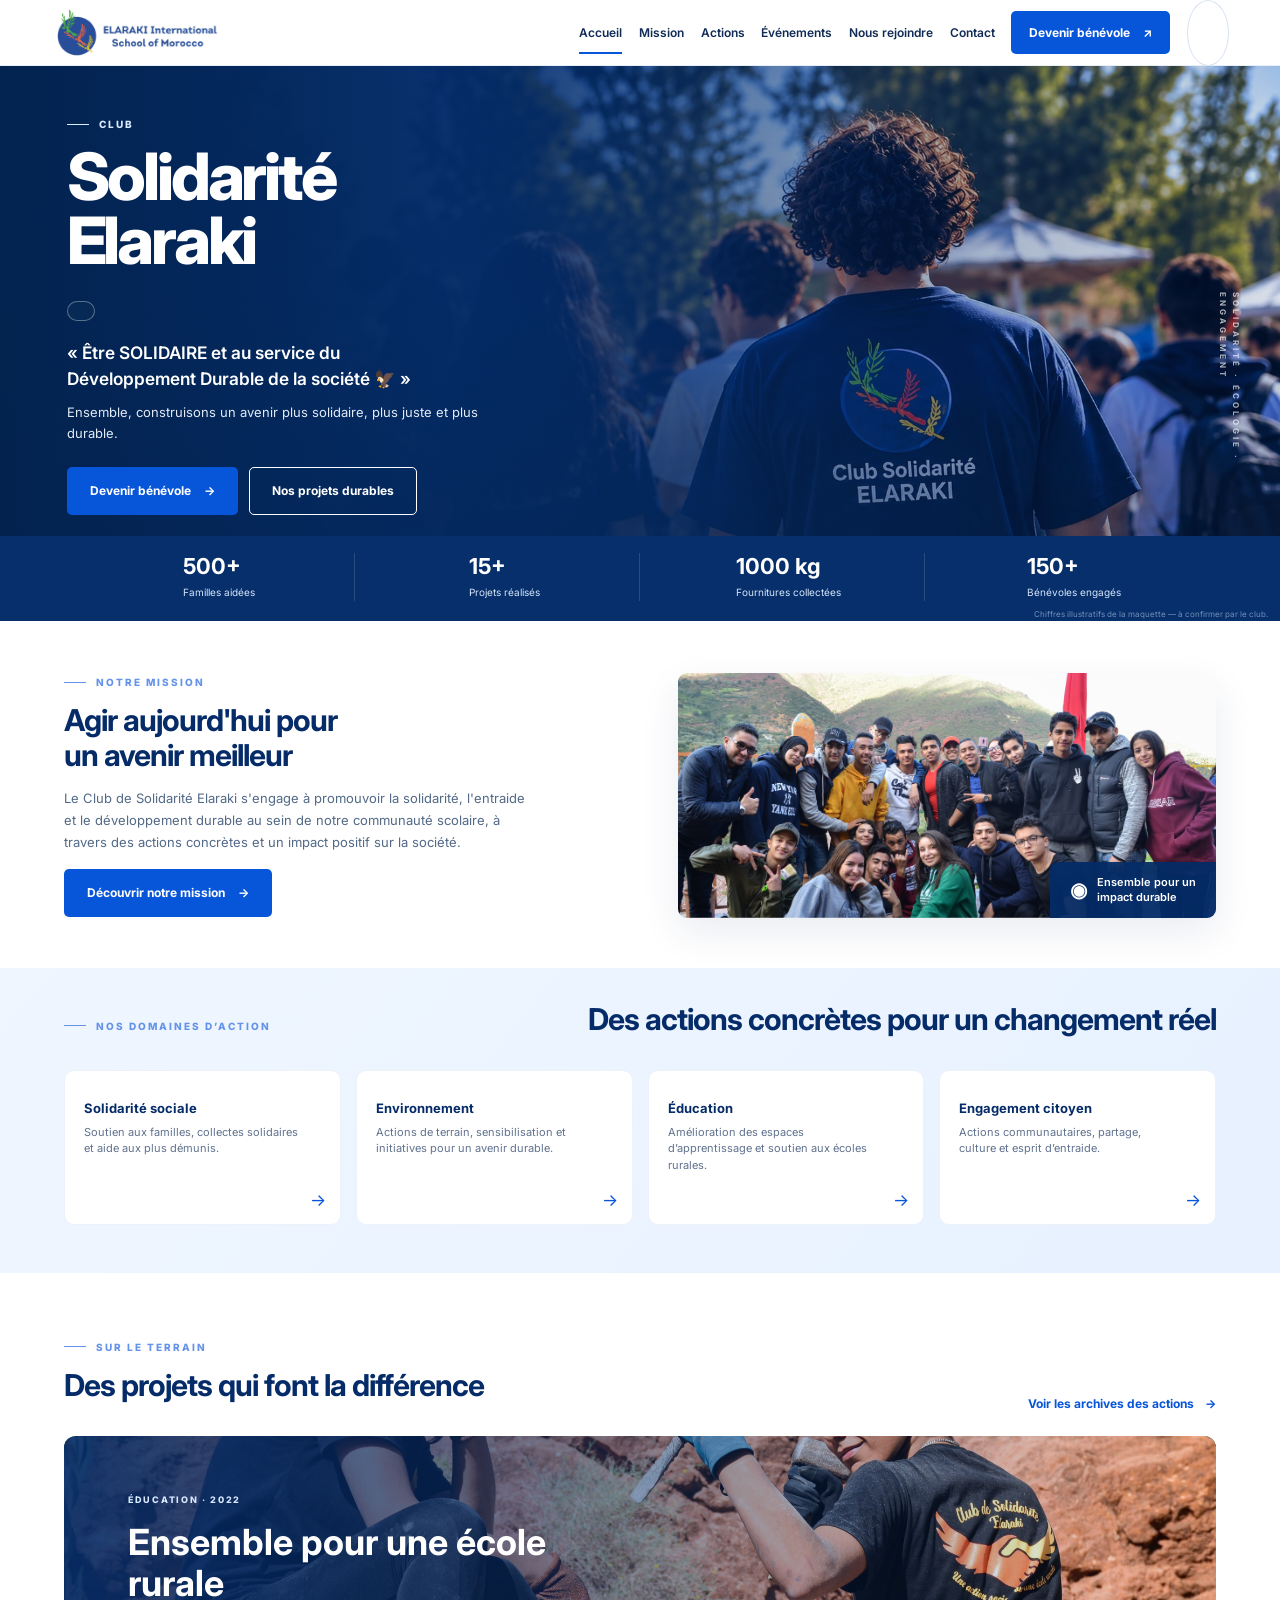
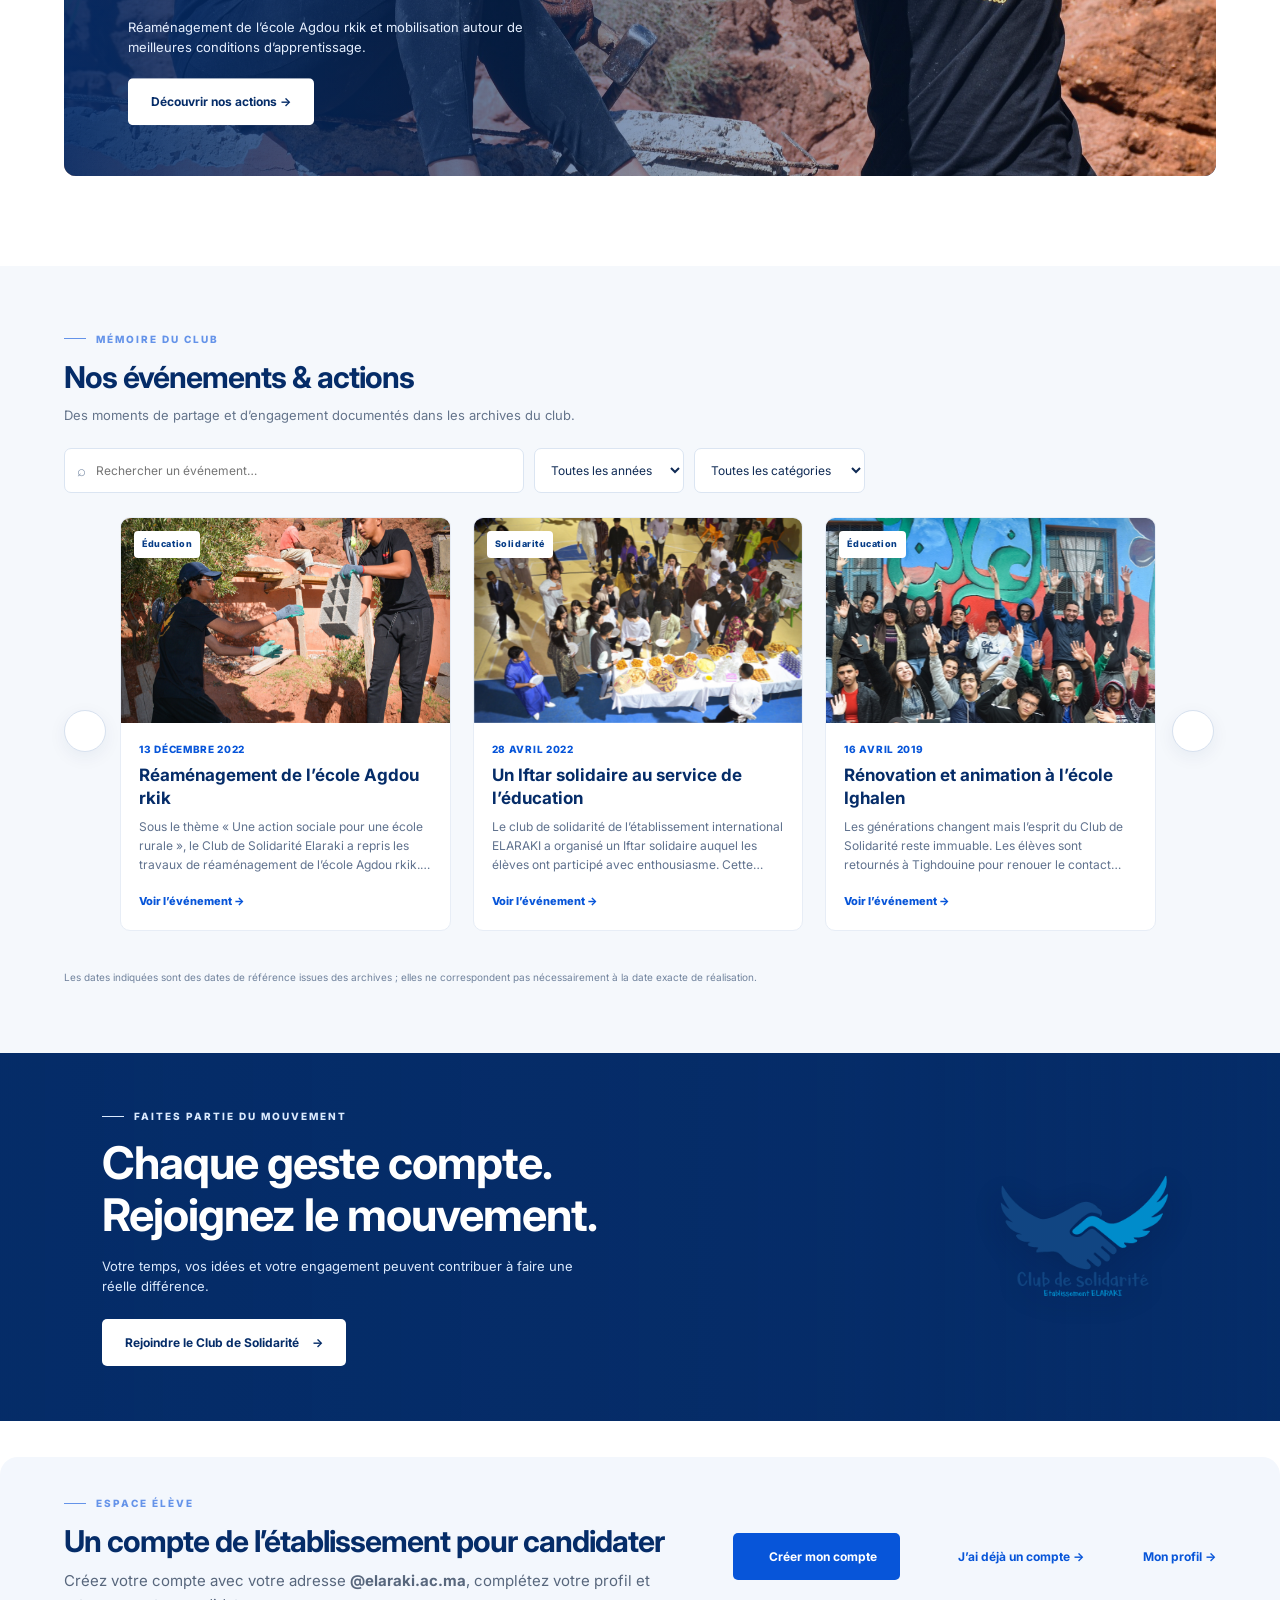
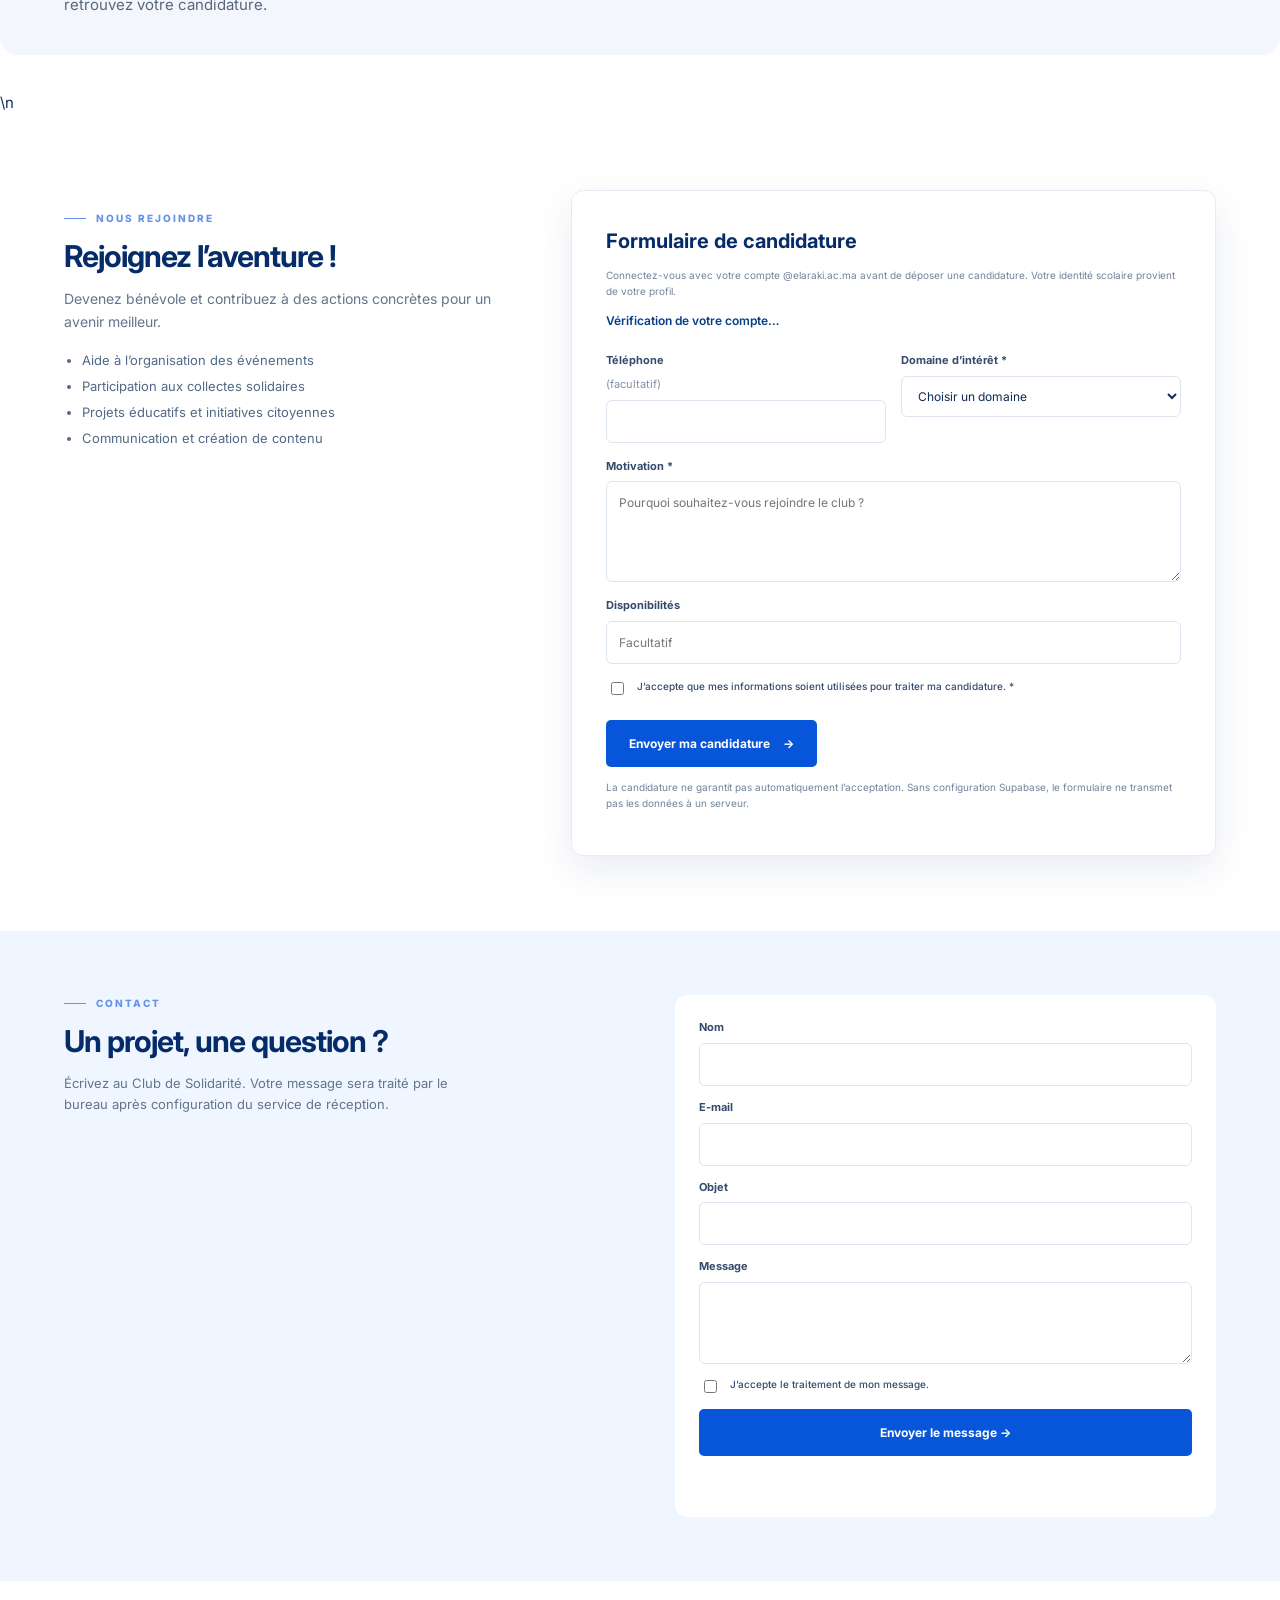
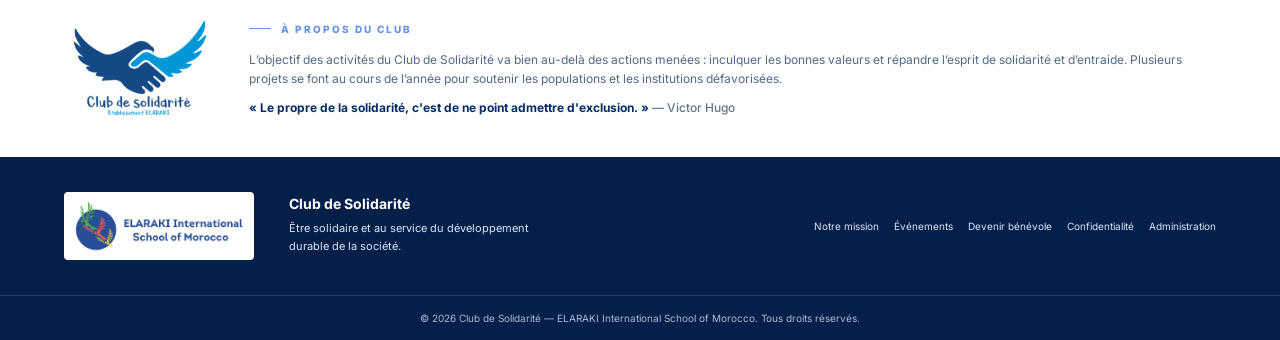
==== commit 4abef9fe: "Fix admin layout and application workflow" ====
--- a/index.html
+++ b/index.html
@@ -19,7 +19,7 @@
  <button class="menu-toggle" id="menuToggle" aria-label="Ouvrir le menu" aria-expanded="false">☰</button>
  <nav class="main-nav" id="mainNav" aria-label="Navigation principale">
   <a class="active" href="#accueil">Accueil</a><a href="#mission">Mission</a><a href="#actions">Actions</a><a href="#evenements">Événements</a><a href="#rejoindre">Nous rejoindre</a><a href="#contact">Contact</a>
-  <a class="button button-primary nav-cta" href="#rejoindre">Devenir bénévole <span>↗</span></a>
+  <a class="button button-primary nav-cta" href="#rejoindre">Devenir bénévole <span>↗</span></a><a class="header-account" href="login.html" aria-label="Se connecter ou créer un compte" title="Espace élève"><i data-lucide="user-round"></i></a>
  </nav>
 </header>
 <main>
--- a/assets/style.css
+++ b/assets/style.css
@@ -23,3 +23,6 @@
 @media(max-width:600px){.event-carousel-controls{grid-template-columns:34px minmax(0,1fr) 34px;gap:6px}.carousel-arrow{width:32px;height:32px}.event-carousel-controls .event-card{flex:0 0 100%}.account-strip{display:grid;grid-template-columns:1fr;padding:24px}.account-strip .button{justify-self:start}}
 
 .upcoming-announcement{display:inline-flex;gap:8px;align-items:center;max-width:680px;margin:10px 0 12px;padding:9px 13px;border:1px solid #ffffff55;border-radius:10px;background:#092b58b8;color:#fff;font-size:14px;line-height:1.45}.upcoming-announcement svg{width:18px;height:18px;flex-shrink:0}.published-projects{display:grid;grid-template-columns:repeat(auto-fit,minmax(220px,1fr));gap:18px;margin-top:22px}.published-project-card{border:1px solid #e1e8f2;border-radius:14px;overflow:hidden;background:white}.published-project-card img{width:100%;height:170px;object-fit:cover}.published-project-card div{padding:15px}.published-project-card h3{margin:0 0 8px}.published-project-card p{margin:0;color:#5c6b80}
+
+/* Accès élève dans le header */
+.header-account{display:inline-flex;align-items:center;justify-content:center;width:42px;height:42px;flex:0 0 42px;border:1px solid #d7e2f2;border-radius:50%;color:#052f70;background:#fff;transition:background .2s,color .2s}.header-account:hover{background:#0755d9;color:#fff}.header-account svg{width:20px;height:20px}.main-nav{gap:clamp(10px,1.3vw,20px)}@media(max-width:900px){.header-account{margin:8px 0}}
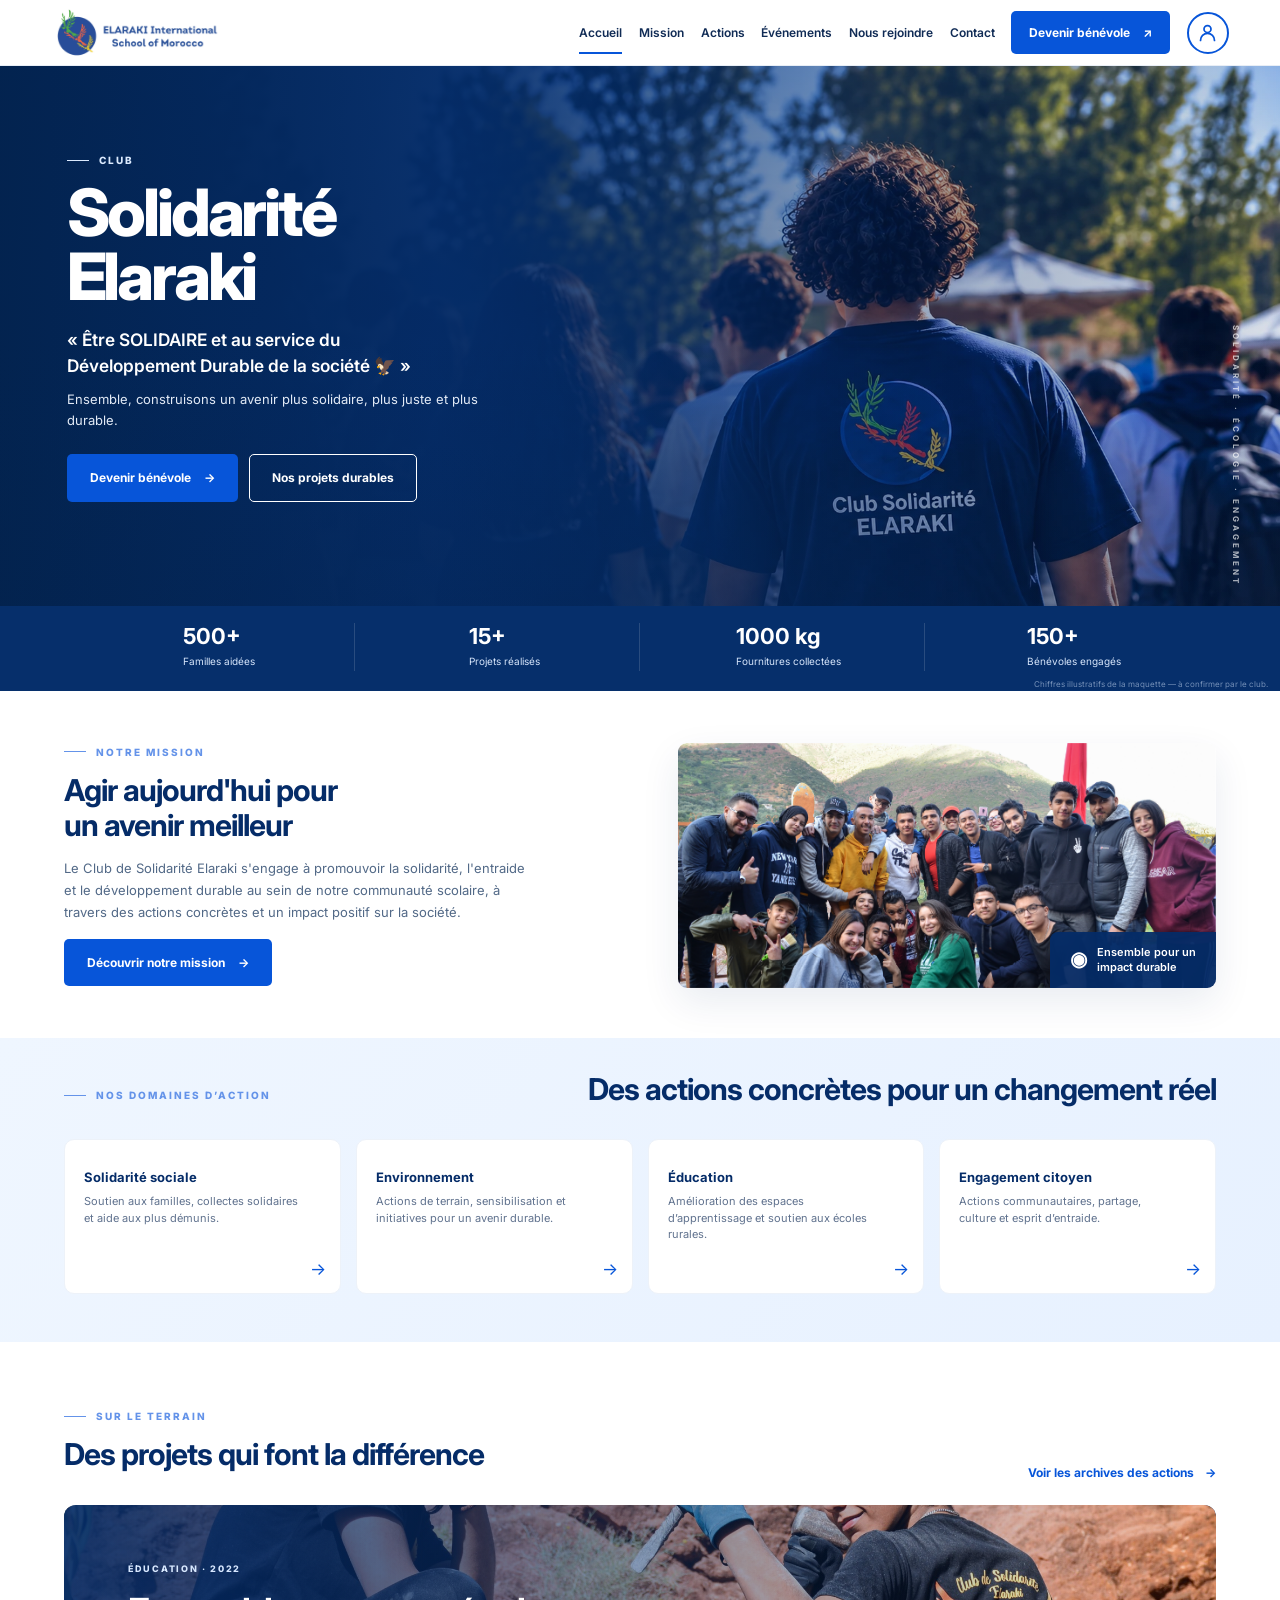
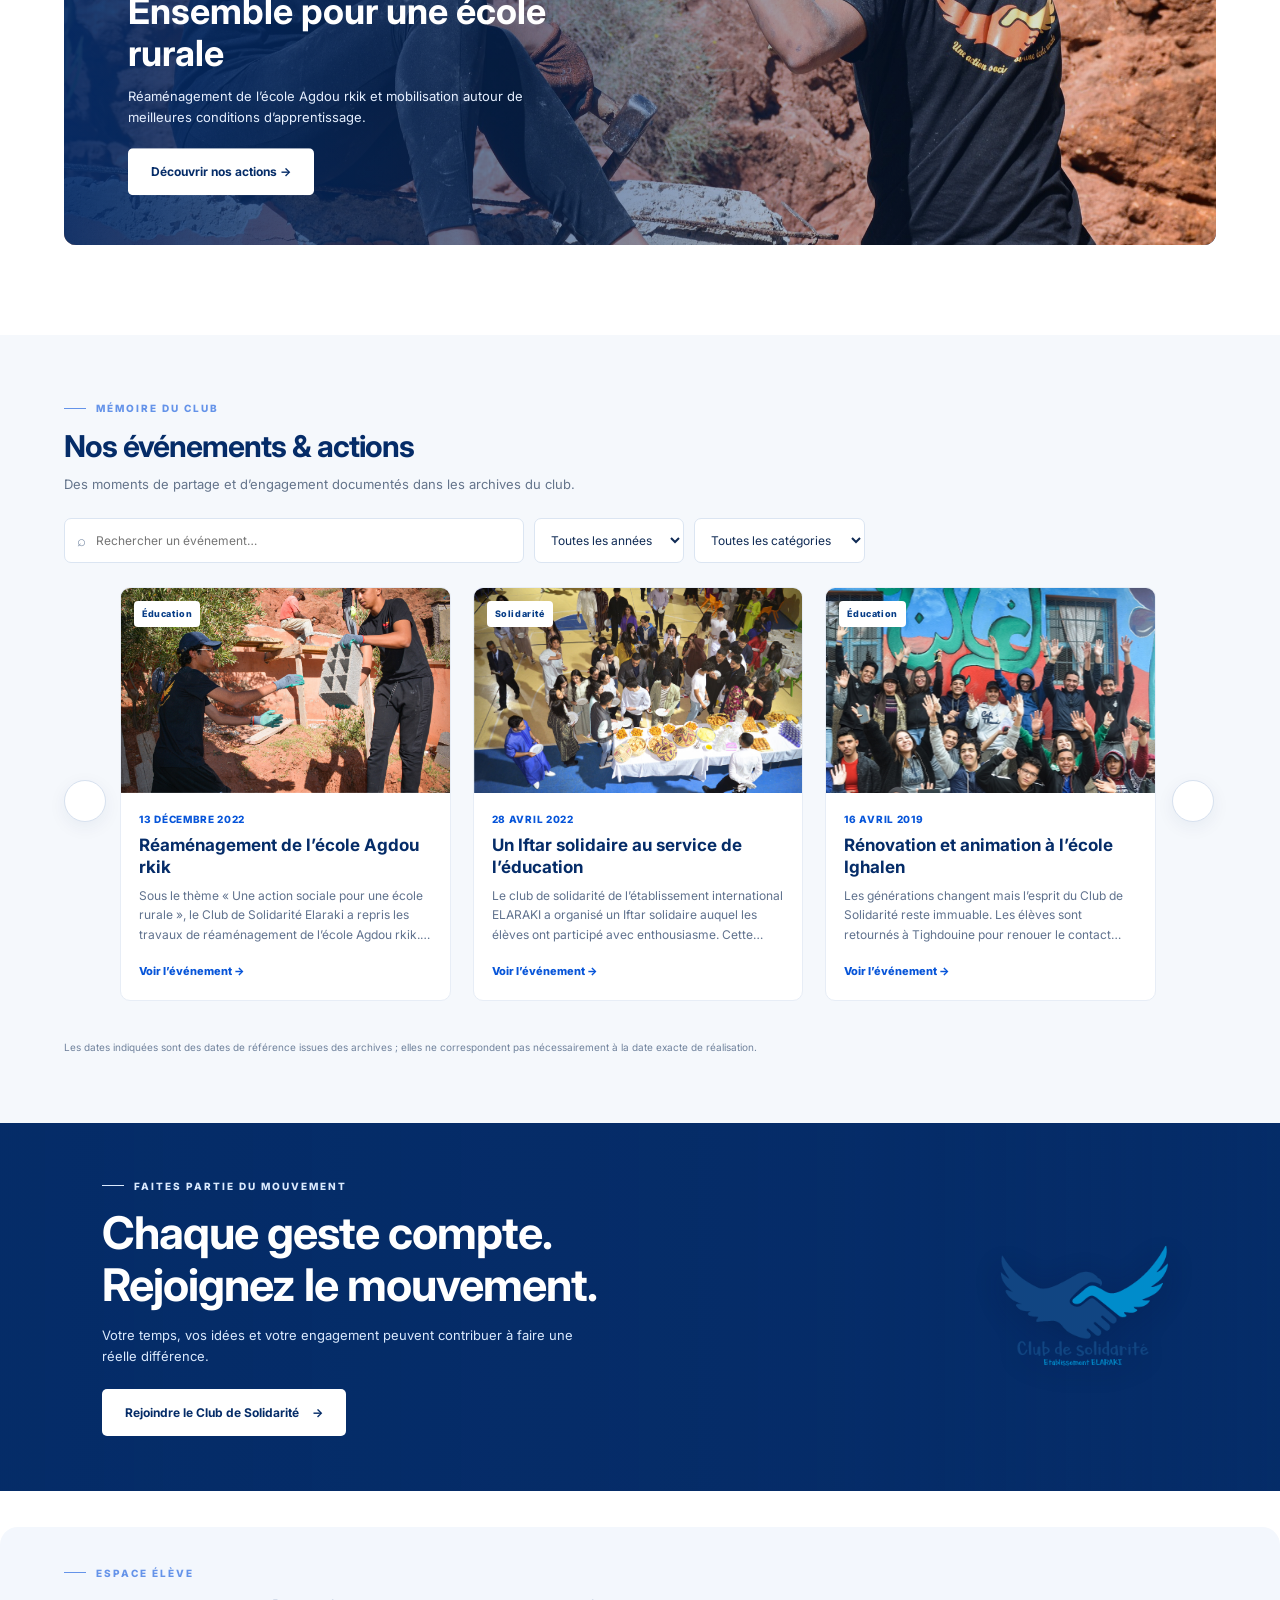
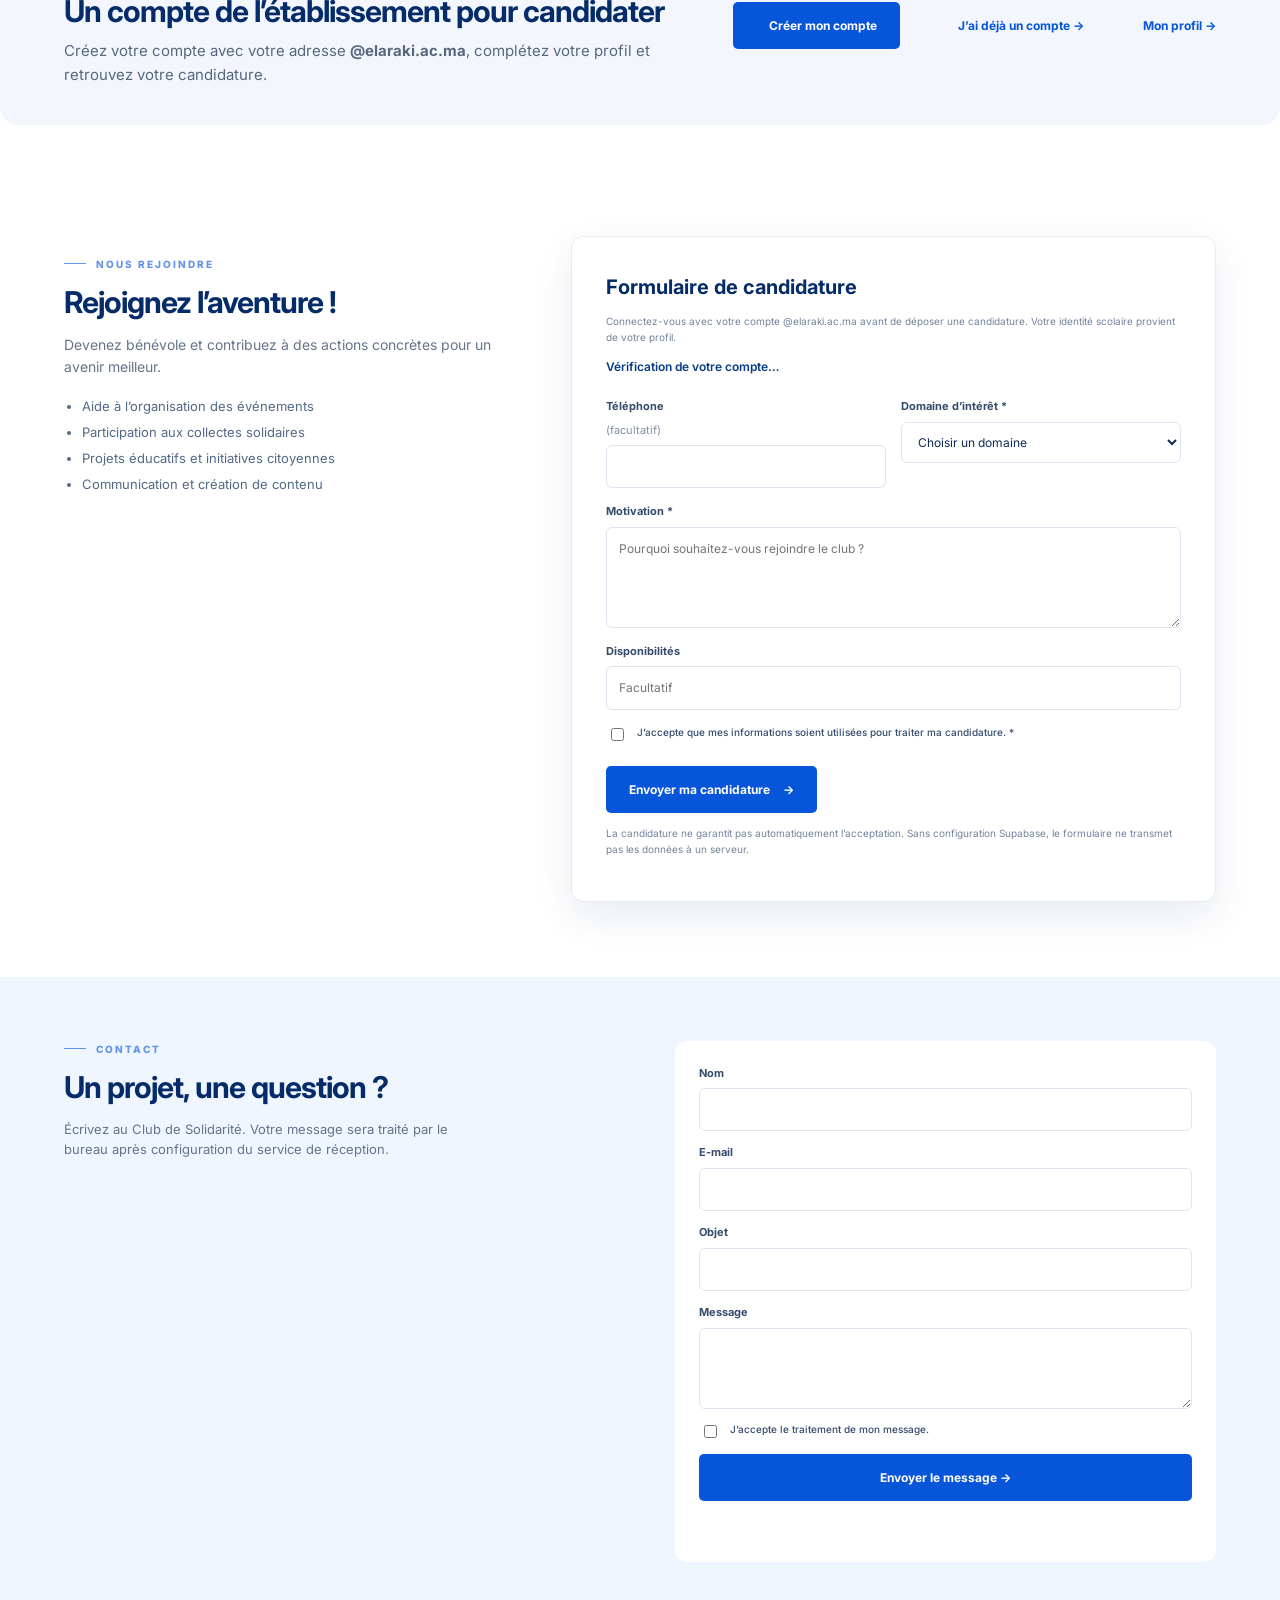
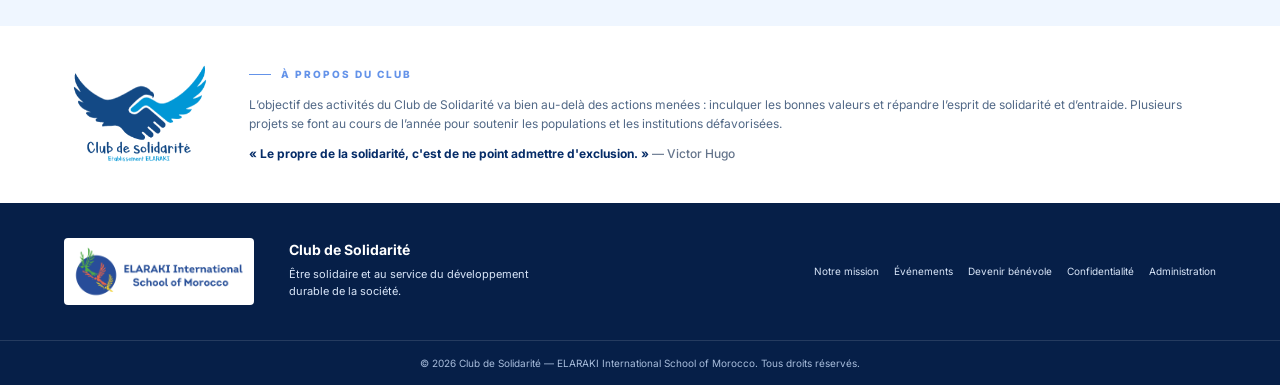
==== commit f91b9282: "Fix admin layout and application workflow" ====
--- a/index.html
+++ b/index.html
@@ -19,7 +19,7 @@
  <button class="menu-toggle" id="menuToggle" aria-label="Ouvrir le menu" aria-expanded="false">☰</button>
  <nav class="main-nav" id="mainNav" aria-label="Navigation principale">
   <a class="active" href="#accueil">Accueil</a><a href="#mission">Mission</a><a href="#actions">Actions</a><a href="#evenements">Événements</a><a href="#rejoindre">Nous rejoindre</a><a href="#contact">Contact</a>
-  <a class="button button-primary nav-cta" href="#rejoindre">Devenir bénévole <span>↗</span></a><a class="header-account" href="login.html" aria-label="Se connecter ou créer un compte" title="Espace élève"><i data-lucide="user-round"></i></a>
+  <a class="button button-primary nav-cta" href="#rejoindre">Devenir bénévole <span>↗</span></a><a class="header-account" href="login.html" aria-label="Se connecter ou créer un compte" title="Se connecter"><span class="ha-icon"><svg viewBox="0 0 24 24" width="20" height="20" fill="none" stroke="currentColor" stroke-width="2" stroke-linecap="round" stroke-linejoin="round" aria-hidden="true"><circle cx="12" cy="8" r="4"/><path d="M4 21a8 8 0 0 1 16 0"/></svg></span><span class="ha-label">Se connecter</span></a>
  </nav>
 </header>
 <main>
@@ -67,7 +67,8 @@
  <div class="archive-note">Les dates indiquées sont des dates de référence issues des archives ; elles ne correspondent pas nécessairement à la date exacte de réalisation.</div>
 </div></section>
 <section class="join-section" id="rejoindre"><div class="join-bg"></div><div class="join-inner"><div class="eyebrow eyebrow-light"><span></span> FAITES PARTIE DU MOUVEMENT</div><h2>Chaque geste compte.<br>Rejoignez le mouvement.</h2><p>Votre temps, vos idées et votre engagement peuvent contribuer à faire une réelle différence.</p><a class="button button-white" href="#candidature">Rejoindre le Club de Solidarité <span>→</span></a></div><img class="join-logo" src="assets/branding/club-solidarite-logo.png" alt="Logo du Club de Solidarité" loading="lazy"></section>
-<section class="account-strip section-wrap" id="compte"><div><div class="eyebrow"><span></span> ESPACE ÉLÈVE</div><h2>Un compte de l’établissement pour candidater</h2><p>Créez votre compte avec votre adresse <strong>@elaraki.ac.ma</strong>, complétez votre profil et retrouvez votre candidature.</p></div><a class="button button-primary" href="register.html"><i data-lucide="user-round-plus"></i> Créer mon compte</a><a class="text-link" href="register.html#connexion">J’ai déjà un compte →</a><a class="text-link" href="profile.html">Mon profil →</a></section>\n<section class="volunteer section-wrap" id="candidature"><div class="volunteer-intro"><div class="eyebrow"><span></span> NOUS REJOINDRE</div><h2>Rejoignez l’aventure !</h2><p>Devenez bénévole et contribuez à des actions concrètes pour un avenir meilleur.</p><ul><li>Aide à l’organisation des événements</li><li>Participation aux collectes solidaires</li><li>Projets éducatifs et initiatives citoyennes</li><li>Communication et création de contenu</li></ul></div>
+<section class="account-strip section-wrap" id="compte"><div><div class="eyebrow"><span></span> ESPACE ÉLÈVE</div><h2>Un compte de l’établissement pour candidater</h2><p>Créez votre compte avec votre adresse <strong>@elaraki.ac.ma</strong>, complétez votre profil et retrouvez votre candidature.</p></div><a class="button button-primary" href="register.html"><i data-lucide="user-round-plus"></i> Créer mon compte</a><a class="text-link" href="login.html">J’ai déjà un compte →</a><a class="text-link" href="profile.html">Mon profil →</a></section>
+<section class="volunteer section-wrap" id="candidature"><div class="volunteer-intro"><div class="eyebrow"><span></span> NOUS REJOINDRE</div><h2>Rejoignez l’aventure !</h2><p>Devenez bénévole et contribuez à des actions concrètes pour un avenir meilleur.</p><ul><li>Aide à l’organisation des événements</li><li>Participation aux collectes solidaires</li><li>Projets éducatifs et initiatives citoyennes</li><li>Communication et création de contenu</li></ul></div>
  <form class="form-card" id="volunteerForm"><h3>Formulaire de candidature</h3><p class="form-hint">Connectez-vous avec votre compte @elaraki.ac.ma avant de déposer une candidature. Votre identité scolaire provient de votre profil.</p><p id="candidateAccountState" class="form-status" role="status">Vérification de votre compte…</p><div class="form-grid"><input type="hidden" name="first_name"><input type="hidden" name="last_name"><input type="hidden" name="email"><input type="hidden" name="class_name"><label>Téléphone <span class="optional">(facultatif)</span><input type="tel" name="phone" maxlength="30" autocomplete="tel"></label><label>Domaine d’intérêt *<select name="interest_area" required><option value="">Choisir un domaine</option><option>Solidarité sociale</option><option>Éducation</option><option>Environnement</option><option>Santé</option><option>Culture et événements</option><option>Communication</option><option>Logistique</option></select></label><label class="full">Motivation *<textarea name="motivation" required minlength="15" maxlength="2000" rows="4" placeholder="Pourquoi souhaitez-vous rejoindre le club ?"></textarea></label><label class="full">Disponibilités <input name="availability" maxlength="250" placeholder="Facultatif"></label><label class="consent full"><input type="checkbox" name="consent" required><span>J’accepte que mes informations soient utilisées pour traiter ma candidature. *</span></label></div><button class="button button-primary" type="submit">Envoyer ma candidature <span>→</span></button><p class="form-status" id="volunteerStatus" role="status"></p><p class="privacy-hint">La candidature ne garantit pas automatiquement l’acceptation. Sans configuration Supabase, le formulaire ne transmet pas les données à un serveur.</p></form>
 </section>
 <section class="contact-section" id="contact"><div class="section-wrap contact-inner"><div><div class="eyebrow"><span></span> CONTACT</div><h2>Un projet, une question ?</h2><p>Écrivez au Club de Solidarité. Votre message sera traité par le bureau après configuration du service de réception.</p></div><form id="contactForm" class="contact-form"><label>Nom<input name="name" required maxlength="120"></label><label>E-mail<input name="email" type="email" required maxlength="180"></label><label>Objet<input name="subject" required maxlength="180"></label><label>Message<textarea name="message" rows="3" required maxlength="3000"></textarea></label><label class="consent"><input type="checkbox" name="consent" required><span>J’accepte le traitement de mon message.</span></label><button class="button button-primary">Envoyer le message →</button><p id="contactStatus" class="form-status" role="status"></p></form></div></section>
--- a/assets/style.css
+++ b/assets/style.css
@@ -26,3 +26,34 @@
 
 /* Accès élève dans le header */
 .header-account{display:inline-flex;align-items:center;justify-content:center;width:42px;height:42px;flex:0 0 42px;border:1px solid #d7e2f2;border-radius:50%;color:#052f70;background:#fff;transition:background .2s,color .2s}.header-account:hover{background:#0755d9;color:#fff}.header-account svg{width:20px;height:20px}.main-nav{gap:clamp(10px,1.3vw,20px)}@media(max-width:900px){.header-account{margin:8px 0}}
+
+/* ===== v3 : icône utilisateur du header ===== */
+.main-nav>a.header-account:not(.button){height:44px;width:auto;padding:0;display:inline-flex;align-items:center;gap:10px;border:0;background:none;color:var(--navy);flex:0 0 auto}
+.main-nav>a.header-account:not(.button):after{content:none;display:none}
+.header-account .ha-icon{width:42px;height:42px;border-radius:50%;display:inline-grid;place-items:center;border:2px solid var(--royal);background:#fff;color:var(--royal);overflow:hidden;font-weight:800;font-size:14px;transition:background .2s,color .2s,transform .15s;flex:0 0 42px}
+.header-account .ha-icon svg{width:21px;height:21px}
+.header-account .ha-icon img{width:100%;height:100%;object-fit:cover}
+.header-account .ha-icon.initials{background:var(--royal);color:#fff}
+.header-account:hover .ha-icon{background:var(--royal);color:#fff;transform:translateY(-1px)}
+.header-account .ha-label{display:none;font-size:13px;font-weight:700}
+@media(max-width:900px){
+ .main-nav>a.header-account:not(.button){height:auto;padding:13px 0;border-bottom:0;order:-1;font-size:13px}
+ .header-account .ha-label{display:inline}
+ .header-account .ha-icon{width:38px;height:38px;flex-basis:38px}
+}
+
+/* ===== v3 : annonce du prochain événement (attire l'attention) ===== */
+.hero{height:auto;padding:36px 0}
+.upcoming-announcement{display:flex;align-items:center;gap:16px;width:fit-content;max-width:min(720px,100%);margin:14px 0 16px;padding:12px 14px 12px 12px;border:0;border-left:6px solid #f59e0b;border-radius:14px;background:#fff;color:var(--navy);box-shadow:0 18px 44px rgba(0,16,48,.4);line-height:1.35}
+.upcoming-announcement[hidden]{display:none}
+.ua-badge{display:inline-flex;align-items:center;gap:8px;flex:0 0 auto;padding:7px 12px;border-radius:99px;background:#fff4dc;color:#8a4b08;font-size:12px;font-weight:800;white-space:nowrap}
+.ua-dot{width:9px;height:9px;border-radius:50%;background:#f59e0b;position:relative}
+.ua-dot:after{content:"";position:absolute;inset:-4px;border-radius:50%;border:2px solid #f59e0b;animation:uaPulse 1.8s ease-out infinite}
+@keyframes uaPulse{from{transform:scale(.6);opacity:.9}to{transform:scale(1.6);opacity:0}}
+.ua-body{display:grid;gap:2px;min-width:0}
+.ua-body strong{font-size:16px;font-weight:800;color:var(--navy);overflow-wrap:anywhere}
+.ua-body span{font-size:13px;color:#4b5d78;overflow-wrap:anywhere}
+.ua-cta{flex:0 0 auto;padding:9px 16px;border-radius:99px;background:var(--royal);color:#fff;font-size:13px;font-weight:700;white-space:nowrap}
+.ua-cta:hover{background:#0646b3}
+@media(max-width:700px){.upcoming-announcement{flex-wrap:wrap;gap:10px;width:100%}.ua-body{flex:1 1 100%;order:2}.ua-cta{order:3}}
+@media(prefers-reduced-motion:reduce){.ua-dot:after{animation:none}}
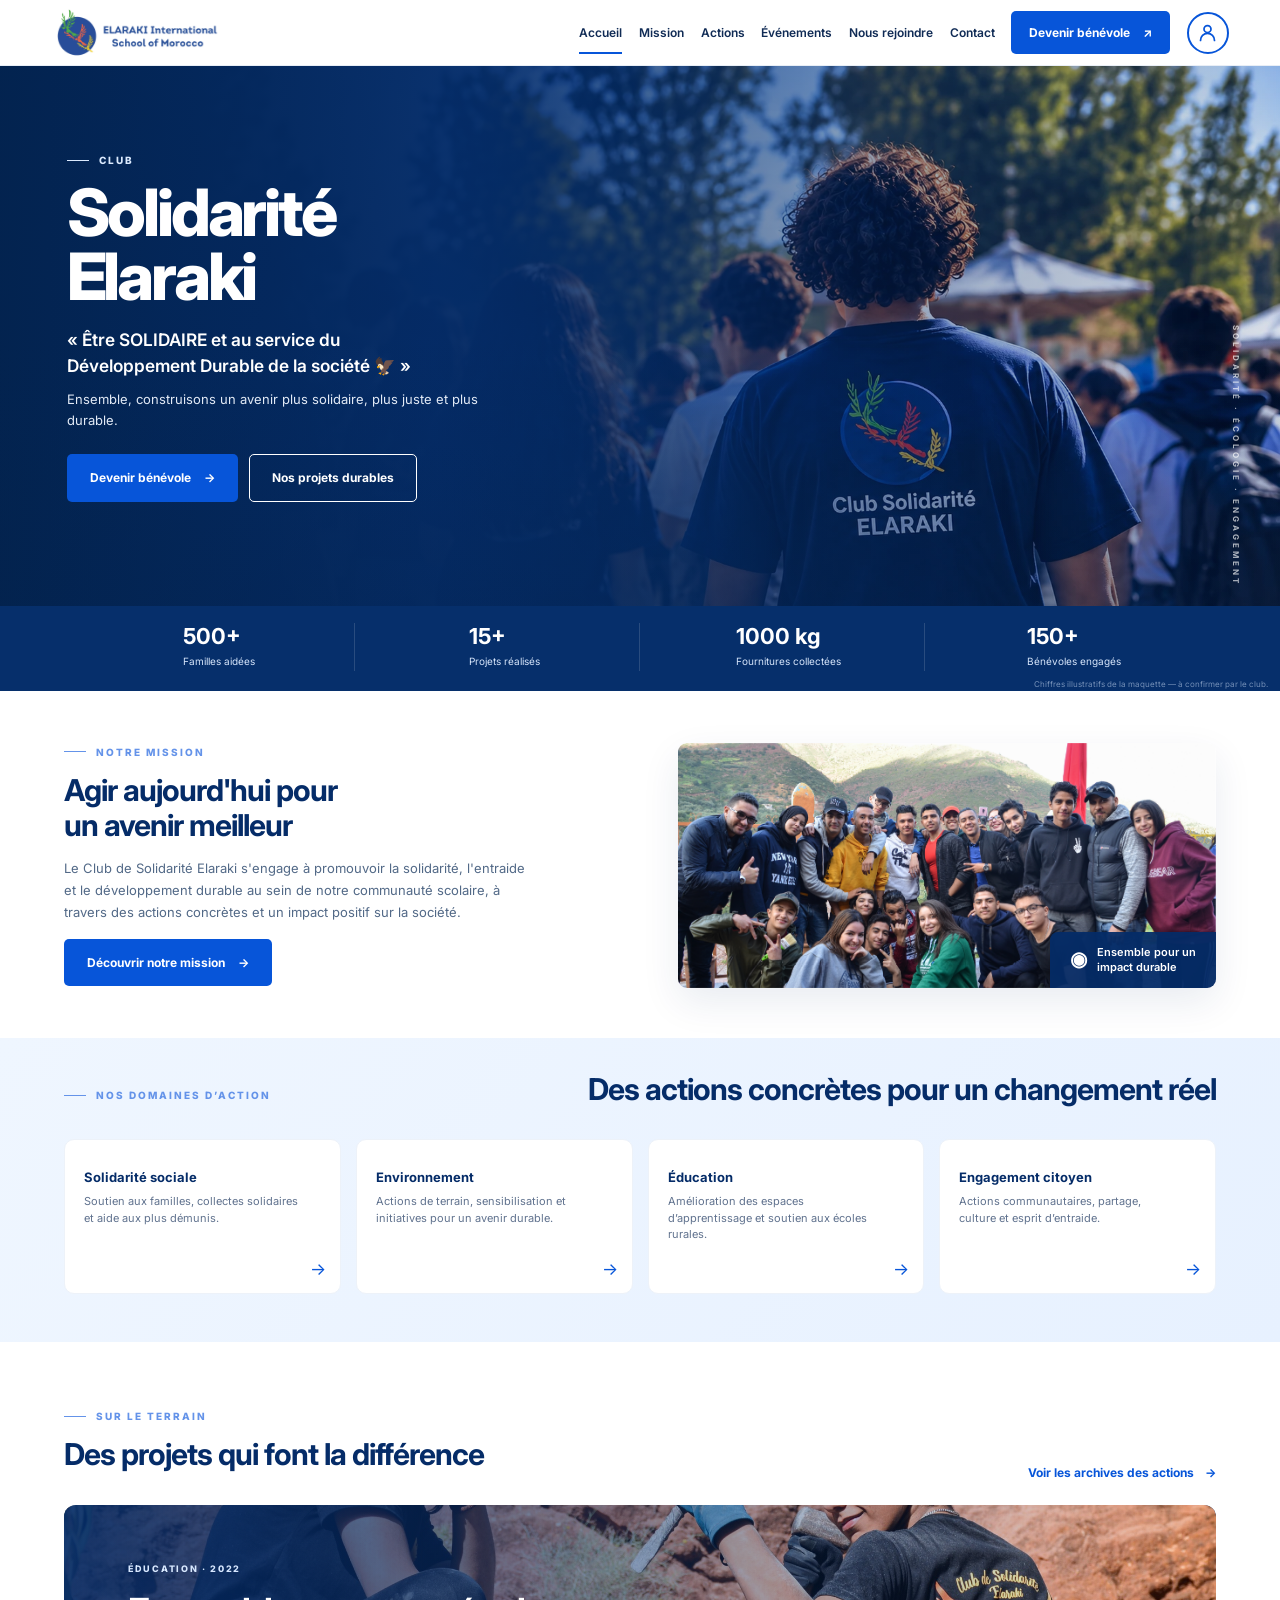
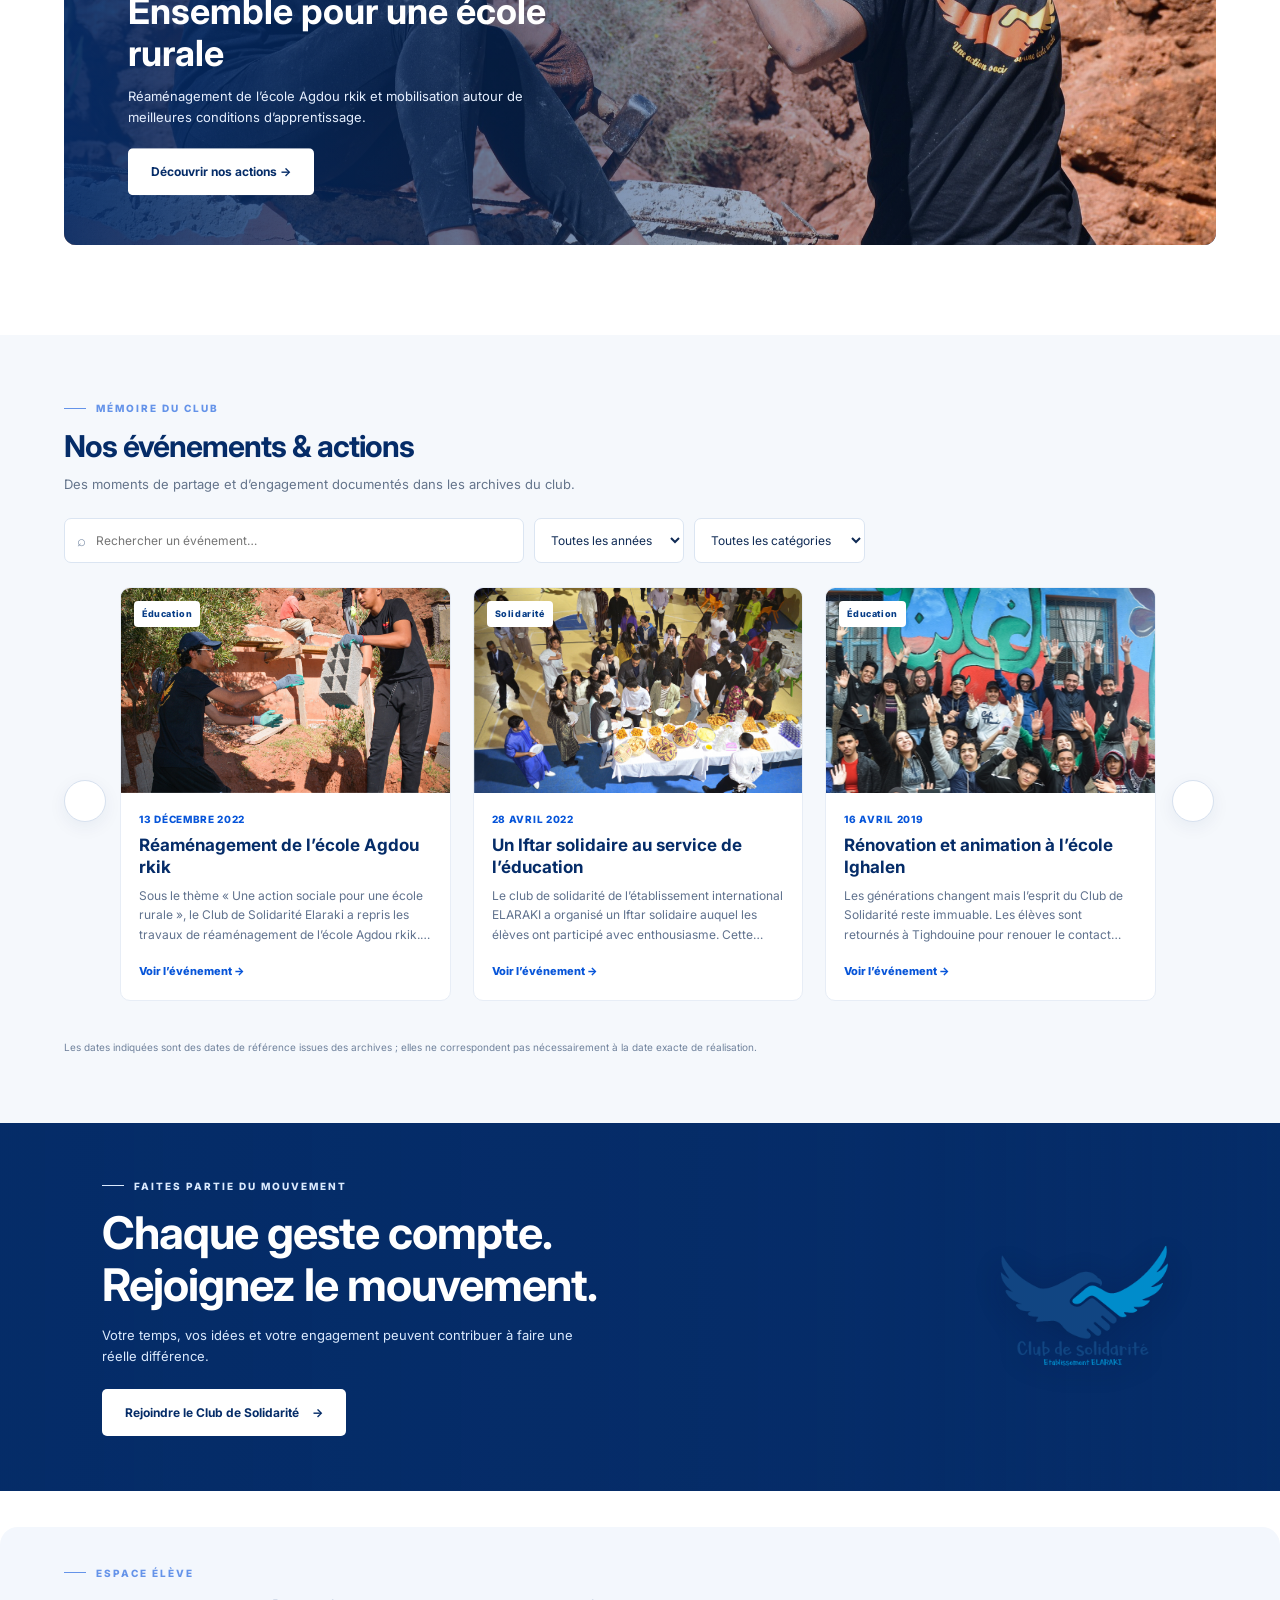
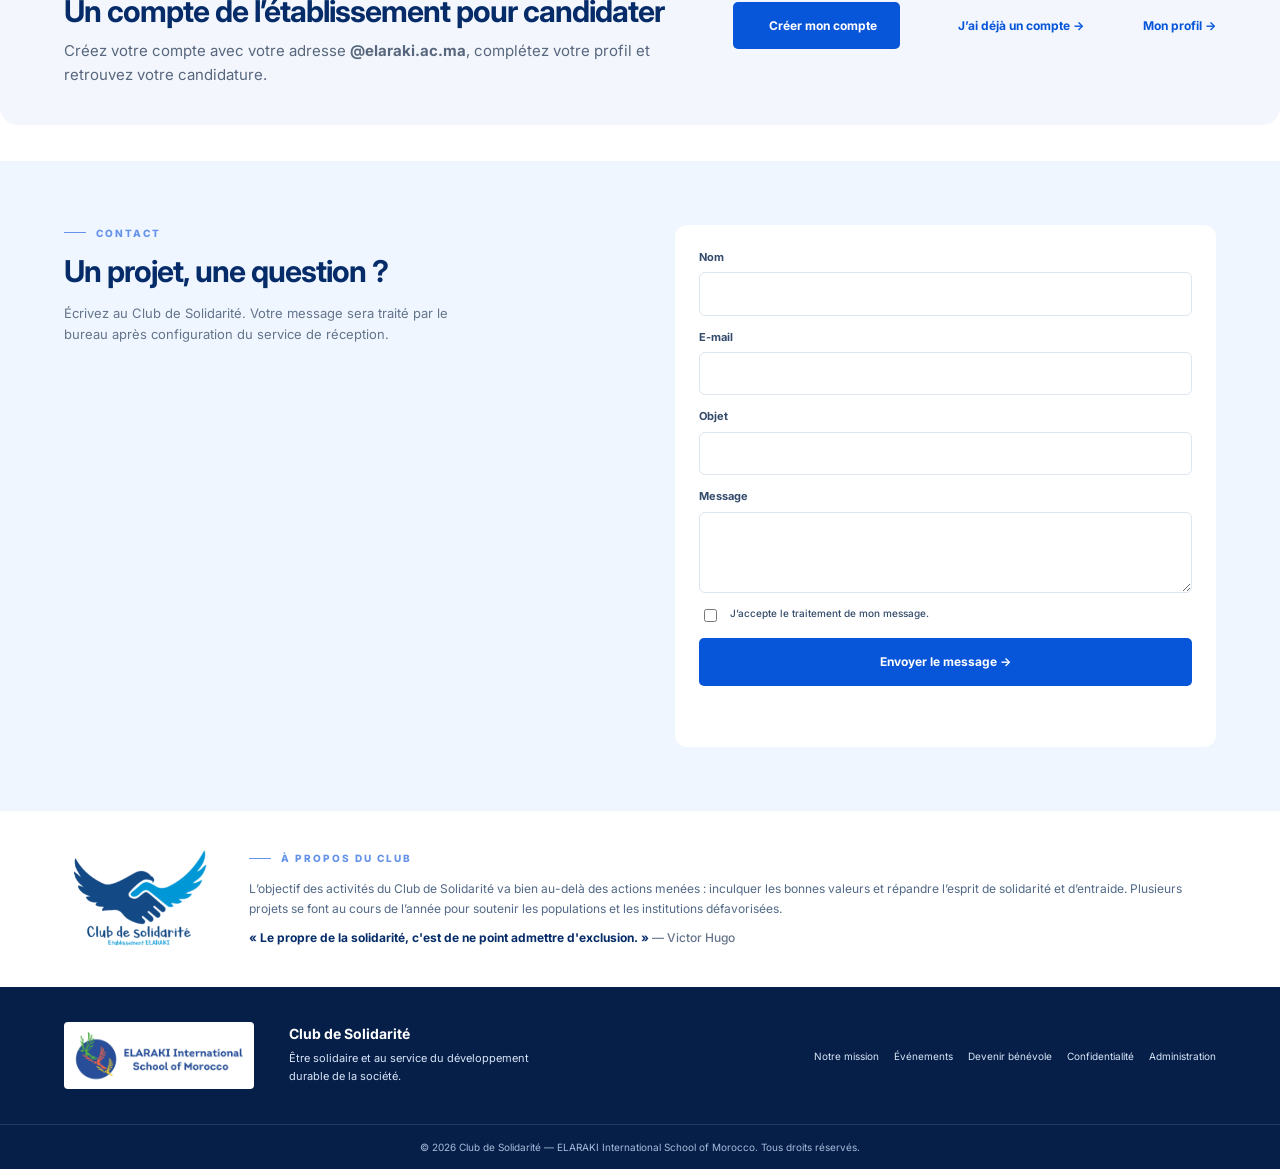
==== commit c253c5f8: "Fix website root directory" ====
--- a/index.html
+++ b/index.html
@@ -9,7 +9,7 @@
 <link rel="icon" href="assets/branding/club-solidarite-logo.png">
 <link rel="preconnect" href="https://fonts.googleapis.com"><link rel="preconnect" href="https://fonts.gstatic.com" crossorigin>
 <link href="https://fonts.googleapis.com/css2?family=Inter:wght@400;500;600;700;800&display=swap" rel="stylesheet">
-<link rel="stylesheet" href="assets/style.css">
+<link rel="stylesheet" href="assets/style.css"><link rel="stylesheet" href="assets/volunteer.css">
 </head>
 <body>
 <header class="site-header" id="top">
@@ -19,7 +19,7 @@
  <button class="menu-toggle" id="menuToggle" aria-label="Ouvrir le menu" aria-expanded="false">☰</button>
  <nav class="main-nav" id="mainNav" aria-label="Navigation principale">
   <a class="active" href="#accueil">Accueil</a><a href="#mission">Mission</a><a href="#actions">Actions</a><a href="#evenements">Événements</a><a href="#rejoindre">Nous rejoindre</a><a href="#contact">Contact</a>
-  <a class="button button-primary nav-cta" href="#rejoindre">Devenir bénévole <span>↗</span></a><a class="header-account" href="login.html" aria-label="Se connecter ou créer un compte" title="Se connecter"><span class="ha-icon"><svg viewBox="0 0 24 24" width="20" height="20" fill="none" stroke="currentColor" stroke-width="2" stroke-linecap="round" stroke-linejoin="round" aria-hidden="true"><circle cx="12" cy="8" r="4"/><path d="M4 21a8 8 0 0 1 16 0"/></svg></span><span class="ha-label">Se connecter</span></a>
+  <a class="button button-primary nav-cta" data-vol-cta href="#candidature">Devenir bénévole <span>↗</span></a><a class="header-account" href="login.html" aria-label="Se connecter ou créer un compte" title="Se connecter"><span class="ha-icon"><svg viewBox="0 0 24 24" width="20" height="20" fill="none" stroke="currentColor" stroke-width="2" stroke-linecap="round" stroke-linejoin="round" aria-hidden="true"><circle cx="12" cy="8" r="4"/><path d="M4 21a8 8 0 0 1 16 0"/></svg></span><span class="ha-label">Se connecter</span></a>
  </nav>
 </header>
 <main>
@@ -30,7 +30,7 @@
   <h1>Solidarité<br>Elaraki</h1><div id="upcomingAnnouncement" class="upcoming-announcement" hidden aria-live="polite"></div>
   <p class="motto">« Être SOLIDAIRE et au service du<br class="desktop-break"> Développement Durable de la société <span aria-hidden="true">🦅</span> »</p>
   <p class="hero-subtitle">Ensemble, construisons un avenir plus solidaire, plus juste et plus durable.</p>
-  <div class="hero-actions"><a class="button button-primary" href="#rejoindre">Devenir bénévole <span>→</span></a><a class="button button-outline" href="#projets">Nos projets durables</a></div>
+  <div class="hero-actions"><a class="button button-primary" data-vol-cta href="#candidature">Devenir bénévole <span>→</span></a><a class="button button-outline" href="#projets">Nos projets durables</a></div>
  </div>
  <div class="hero-side-note">SOLIDARITÉ · ÉCOLOGIE · ENGAGEMENT</div>
 </section>
@@ -66,15 +66,15 @@
  <div class="event-carousel-controls"><button type="button" class="carousel-arrow" id="eventsPrev" aria-label="Événements précédents"><i data-lucide="chevron-left"></i></button><div class="event-grid" id="eventGrid"></div><button type="button" class="carousel-arrow" id="eventsNext" aria-label="Événements suivants"><i data-lucide="chevron-right"></i></button></div><p class="empty-state" id="eventEmpty" hidden>Aucun événement ne correspond à votre recherche.</p>
  <div class="archive-note">Les dates indiquées sont des dates de référence issues des archives ; elles ne correspondent pas nécessairement à la date exacte de réalisation.</div>
 </div></section>
-<section class="join-section" id="rejoindre"><div class="join-bg"></div><div class="join-inner"><div class="eyebrow eyebrow-light"><span></span> FAITES PARTIE DU MOUVEMENT</div><h2>Chaque geste compte.<br>Rejoignez le mouvement.</h2><p>Votre temps, vos idées et votre engagement peuvent contribuer à faire une réelle différence.</p><a class="button button-white" href="#candidature">Rejoindre le Club de Solidarité <span>→</span></a></div><img class="join-logo" src="assets/branding/club-solidarite-logo.png" alt="Logo du Club de Solidarité" loading="lazy"></section>
-<section class="account-strip section-wrap" id="compte"><div><div class="eyebrow"><span></span> ESPACE ÉLÈVE</div><h2>Un compte de l’établissement pour candidater</h2><p>Créez votre compte avec votre adresse <strong>@elaraki.ac.ma</strong>, complétez votre profil et retrouvez votre candidature.</p></div><a class="button button-primary" href="register.html"><i data-lucide="user-round-plus"></i> Créer mon compte</a><a class="text-link" href="login.html">J’ai déjà un compte →</a><a class="text-link" href="profile.html">Mon profil →</a></section>
-<section class="volunteer section-wrap" id="candidature"><div class="volunteer-intro"><div class="eyebrow"><span></span> NOUS REJOINDRE</div><h2>Rejoignez l’aventure !</h2><p>Devenez bénévole et contribuez à des actions concrètes pour un avenir meilleur.</p><ul><li>Aide à l’organisation des événements</li><li>Participation aux collectes solidaires</li><li>Projets éducatifs et initiatives citoyennes</li><li>Communication et création de contenu</li></ul></div>
- <form class="form-card" id="volunteerForm"><h3>Formulaire de candidature</h3><p class="form-hint">Connectez-vous avec votre compte @elaraki.ac.ma avant de déposer une candidature. Votre identité scolaire provient de votre profil.</p><p id="candidateAccountState" class="form-status" role="status">Vérification de votre compte…</p><div class="form-grid"><input type="hidden" name="first_name"><input type="hidden" name="last_name"><input type="hidden" name="email"><input type="hidden" name="class_name"><label>Téléphone <span class="optional">(facultatif)</span><input type="tel" name="phone" maxlength="30" autocomplete="tel"></label><label>Domaine d’intérêt *<select name="interest_area" required><option value="">Choisir un domaine</option><option>Solidarité sociale</option><option>Éducation</option><option>Environnement</option><option>Santé</option><option>Culture et événements</option><option>Communication</option><option>Logistique</option></select></label><label class="full">Motivation *<textarea name="motivation" required minlength="15" maxlength="2000" rows="4" placeholder="Pourquoi souhaitez-vous rejoindre le club ?"></textarea></label><label class="full">Disponibilités <input name="availability" maxlength="250" placeholder="Facultatif"></label><label class="consent full"><input type="checkbox" name="consent" required><span>J’accepte que mes informations soient utilisées pour traiter ma candidature. *</span></label></div><button class="button button-primary" type="submit">Envoyer ma candidature <span>→</span></button><p class="form-status" id="volunteerStatus" role="status"></p><p class="privacy-hint">La candidature ne garantit pas automatiquement l’acceptation. Sans configuration Supabase, le formulaire ne transmet pas les données à un serveur.</p></form>
+<section class="join-section" id="rejoindre"><div class="join-bg"></div><div class="join-inner"><div class="eyebrow eyebrow-light"><span></span> FAITES PARTIE DU MOUVEMENT</div><h2>Chaque geste compte.<br>Rejoignez le mouvement.</h2><p>Votre temps, vos idées et votre engagement peuvent contribuer à faire une réelle différence.</p><a class="button button-white" data-vol-cta href="#candidature">Rejoindre le Club de Solidarité <span>→</span></a></div><img class="join-logo" src="assets/branding/club-solidarite-logo.png" alt="Logo du Club de Solidarité" loading="lazy"></section>
+<section class="account-strip section-wrap vol-gate" id="compte"><div><div class="eyebrow"><span></span> ESPACE ÉLÈVE</div><h2>Un compte de l’établissement pour candidater</h2><p>Créez votre compte avec votre adresse <strong>@elaraki.ac.ma</strong>, complétez votre profil et retrouvez votre candidature.</p></div><a class="button button-primary" href="register.html"><i data-lucide="user-round-plus"></i> Créer mon compte</a><a class="text-link" href="login.html">J’ai déjà un compte →</a><a class="text-link" href="profile.html">Mon profil →</a></section>
+<section class="volunteer section-wrap vol-gate" id="candidature" hidden><div class="volunteer-intro"><div class="eyebrow"><span></span> NOUS REJOINDRE</div><h2>Rejoignez l’aventure !</h2><p>Devenez bénévole et contribuez à des actions concrètes pour un avenir meilleur.</p><ul><li>Aide à l’organisation des événements</li><li>Participation aux collectes solidaires</li><li>Projets éducatifs et initiatives citoyennes</li><li>Communication et création de contenu</li></ul></div>
+ <div id="volunteerPanel" aria-live="polite"><noscript>Activez JavaScript pour déposer une candidature.</noscript></div>
 </section>
 <section class="contact-section" id="contact"><div class="section-wrap contact-inner"><div><div class="eyebrow"><span></span> CONTACT</div><h2>Un projet, une question ?</h2><p>Écrivez au Club de Solidarité. Votre message sera traité par le bureau après configuration du service de réception.</p></div><form id="contactForm" class="contact-form"><label>Nom<input name="name" required maxlength="120"></label><label>E-mail<input name="email" type="email" required maxlength="180"></label><label>Objet<input name="subject" required maxlength="180"></label><label>Message<textarea name="message" rows="3" required maxlength="3000"></textarea></label><label class="consent"><input type="checkbox" name="consent" required><span>J’accepte le traitement de mon message.</span></label><button class="button button-primary">Envoyer le message →</button><p id="contactStatus" class="form-status" role="status"></p></form></div></section>
 <section class="about-strip" id="apropos"><div class="section-wrap about-inner"><img src="assets/branding/club-solidarite-logo.png" alt="Club de Solidarité" loading="lazy"><div><div class="eyebrow"><span></span> À PROPOS DU CLUB</div><p>L’objectif des activités du Club de Solidarité va bien au-delà des actions menées : inculquer les bonnes valeurs et répandre l’esprit de solidarité et d’entraide. Plusieurs projets se font au cours de l’année pour soutenir les populations et les institutions défavorisées.</p><blockquote>« Le propre de la solidarité, c'est de ne point admettre d'exclusion. » <cite>— Victor Hugo</cite></blockquote></div></div></section>
 </main>
-<footer class="site-footer"><div class="footer-main"><img src="assets/branding/elaraki-school-logo.png" alt="ELARAKI International School of Morocco"><div><strong>Club de Solidarité</strong><p>Être solidaire et au service du développement durable de la société.</p></div><div class="footer-links"><a href="#mission">Notre mission</a><a href="#evenements">Événements</a><a href="#rejoindre">Devenir bénévole</a><a href="privacy.html">Confidentialité</a><a href="admin/login.html">Administration</a></div></div><div class="footer-bottom">© <span id="year"></span> Club de Solidarité — ELARAKI International School of Morocco. Tous droits réservés.</div></footer>
+<footer class="site-footer"><div class="footer-main"><img src="assets/branding/elaraki-school-logo.png" alt="ELARAKI International School of Morocco"><div><strong>Club de Solidarité</strong><p>Être solidaire et au service du développement durable de la société.</p></div><div class="footer-links"><a href="#mission">Notre mission</a><a href="#evenements">Événements</a><a data-vol-cta href="#candidature">Devenir bénévole</a><a href="privacy.html">Confidentialité</a><a href="admin/login.html">Administration</a></div></div><div class="footer-bottom">© <span id="year"></span> Club de Solidarité — ELARAKI International School of Morocco. Tous droits réservés.</div></footer>
 <div class="modal" id="eventModal" aria-hidden="true" role="dialog" aria-modal="true" aria-labelledby="modalTitle"><div class="modal-backdrop" data-close-modal></div><div class="modal-panel"><button class="modal-close" data-close-modal aria-label="Fermer">×</button><img id="modalCover" src="" alt=""><div class="modal-body"><p class="eyebrow" id="modalMeta"></p><h2 id="modalTitle"></h2><p id="modalDescription"></p><div class="modal-gallery" id="modalGallery"></div></div></div></div>
-<script src="assets/config.js"></script><script src="assets/events-data.js"></script><script src="https://unpkg.com/lucide@latest"></script><script src="assets/app.js"></script><script type="module" src="assets/public-auth.js"></script>
+<script src="assets/config.js"></script><script src="assets/events-data.js"></script><script src="https://unpkg.com/lucide@latest"></script><script src="assets/app.js"></script><script type="module" src="assets/public-auth.js"></script><script type="module" src="assets/volunteer.js"></script><script>setTimeout(function(){document.querySelectorAll(".vol-gate").forEach(function(e){e.classList.add("ready")})},3500)</script>
 </body></html>
--- a/assets/volunteer.css
+++ b/assets/volunteer.css
@@ -0,0 +1,55 @@
+/* Parcours bénévole (v3) — s'appuie sur les variables et le style de style.css */
+.vol-gate{visibility:hidden}.vol-gate.ready{visibility:visible}
+.vol-card{display:grid;gap:18px}
+.vol-card h3{font-size:20px}
+.vol-loading{padding:26px;text-align:center;color:var(--muted);font-size:14px}
+.vol-alert{padding:12px 14px;border-radius:10px;font-size:14px;font-weight:600}
+.vol-alert.ok{background:#dcfce7;color:#15803d}.vol-alert.err{background:#fee2e2;color:#b91c1c}
+/* carte d'identité scolaire */
+.id-card{border:1px solid #d7e4f8;border-radius:16px;background:linear-gradient(135deg,#f4f8ff,#fff 60%);padding:18px;box-shadow:0 8px 24px #0a2e6812}
+.id-top{display:flex;align-items:center;gap:14px;flex-wrap:wrap}
+.id-avatar{width:52px;height:52px;border-radius:50%;background:var(--royal);color:#fff;display:grid;place-items:center;font-weight:800;font-size:17px;overflow:hidden;flex:0 0 52px}
+.id-avatar img{width:100%;height:100%;object-fit:cover}
+.id-who{display:grid;gap:3px;min-width:0;flex:1 1 180px}
+.id-who strong{font-size:17px;color:var(--navy);overflow-wrap:anywhere}
+.id-who span{display:flex;align-items:center;gap:6px;font-size:12.5px;color:#5c6f8c;overflow-wrap:anywhere}
+.id-who svg,.id-badge svg{width:15px;height:15px;flex:0 0 15px;fill:none;stroke:currentColor;stroke-width:2;stroke-linecap:round;stroke-linejoin:round}
+.id-badge{display:inline-flex;align-items:center;gap:6px;padding:6px 11px;border-radius:99px;background:#dcfce7;color:#15803d;font-size:12px;font-weight:800;white-space:nowrap}
+.id-grid{display:grid;grid-template-columns:repeat(3,minmax(0,1fr));gap:10px;margin:16px 0 0}
+.id-grid>div{display:grid;grid-template-columns:auto 1fr;grid-template-areas:"i t" "i d";column-gap:10px;align-items:center;padding:11px 12px;border-radius:12px;background:#fff;border:1px solid #e3ebf5}
+.id-grid svg{grid-area:i;width:22px;height:22px;fill:none;stroke:var(--royal);stroke-width:1.8;stroke-linecap:round;stroke-linejoin:round}
+.id-grid dt{grid-area:t;font-size:10.5px;letter-spacing:.8px;text-transform:uppercase;color:#7b8ba3;font-weight:700}
+.id-grid dd{grid-area:d;margin:0;font-size:14px;font-weight:700;color:var(--navy);overflow-wrap:anywhere}
+.vol-missing{font-style:normal;font-weight:600;color:#b45309}
+.id-warn{margin:14px 0 0;padding:10px 12px;border-radius:10px;background:#fff7e6;color:#92400e;font-size:13px;font-weight:600}
+.id-warn a,.id-edit{color:var(--royal);font-weight:700;text-decoration:underline}
+.id-edit{display:inline-block;margin-top:12px;font-size:12.5px}
+/* statut */
+.vol-status{display:grid;gap:6px;padding:14px 16px;border-radius:12px;border:1px solid #e3ebf5;background:#f8fafd}
+.vol-status>div{display:flex;align-items:center;gap:10px;flex-wrap:wrap}.vol-status small{color:var(--muted)}.vol-status p{margin:0;font-size:13.5px;color:#41536f}
+.vol-status.accepted{background:#f0fdf4;border-color:#bbf7d0}.vol-status.rejected{background:#fef2f2;border-color:#fecaca}.vol-status.pending{background:#fffbeb;border-color:#fde68a}
+/* formulaire */
+.vol-form fieldset{border:0;margin:0;padding:0;min-width:0}
+.vol-form fieldset[disabled]{opacity:.55}
+.vol-grid{display:grid;grid-template-columns:1fr 1fr;gap:16px;margin:4px 0 20px}
+.vol-grid label{display:flex;flex-direction:column;gap:6px;font-size:13px;font-weight:700;color:#344b6c}
+.vol-grid .full{grid-column:1/-1}
+.vol-grid input:not([type=checkbox]),.vol-grid textarea{width:100%;min-width:0;border:1px solid #dce5f0;border-radius:8px;background:#fff;padding:11px 12px;color:var(--ink);font:inherit;font-size:14px;font-weight:400;outline:0}
+.vol-grid input:focus-visible,.vol-grid textarea:focus-visible{border-color:var(--royal);box-shadow:0 0 0 3px #0755d91c}
+.vol-grid textarea{resize:vertical}
+.vol-areas{border:0;padding:0;margin:0}
+.vol-areas legend{font-size:13px;font-weight:700;color:#344b6c;padding:0;margin-bottom:8px}
+.area-grid{display:grid;grid-template-columns:1fr 1fr;gap:8px}
+.vol-grid label.area{flex-direction:row;align-items:center;gap:10px;padding:10px 12px;border:1px solid #dce5f0;border-radius:10px;background:#fff;font-weight:600;font-size:13px;cursor:pointer;transition:border-color .15s,background .15s}
+.area input{width:16px;height:16px;accent-color:var(--royal);flex:0 0 16px}
+.area:has(input:checked){border-color:var(--royal);background:#eef4ff;color:var(--navy)}
+.area-other{margin-top:10px}.area-other[hidden]{display:none}
+.counter{align-self:flex-end;font-size:11px;font-weight:600;color:#8190a6}
+.fe{color:#b91c1c;font-size:12.5px;font-weight:600;min-height:0}.fe:empty{display:none}
+.vol-form .consent span{font-size:12.5px}
+.vol-form>fieldset>.button{width:100%}
+.vol-note{font-size:13px;color:#92400e;margin:10px 0 0}
+.vol-form-status{margin:12px 0 0;font-size:13.5px;font-weight:600;border-radius:10px}
+.vol-form-status.err{padding:11px 14px;background:#fee2e2;color:#b91c1c}.vol-form-status.ok{padding:11px 14px;background:#dcfce7;color:#15803d}
+@media(max-width:700px){.id-grid{grid-template-columns:1fr}.vol-grid,.area-grid{grid-template-columns:1fr}.id-badge{order:3}}
+.vol-gate[hidden]{display:none!important}
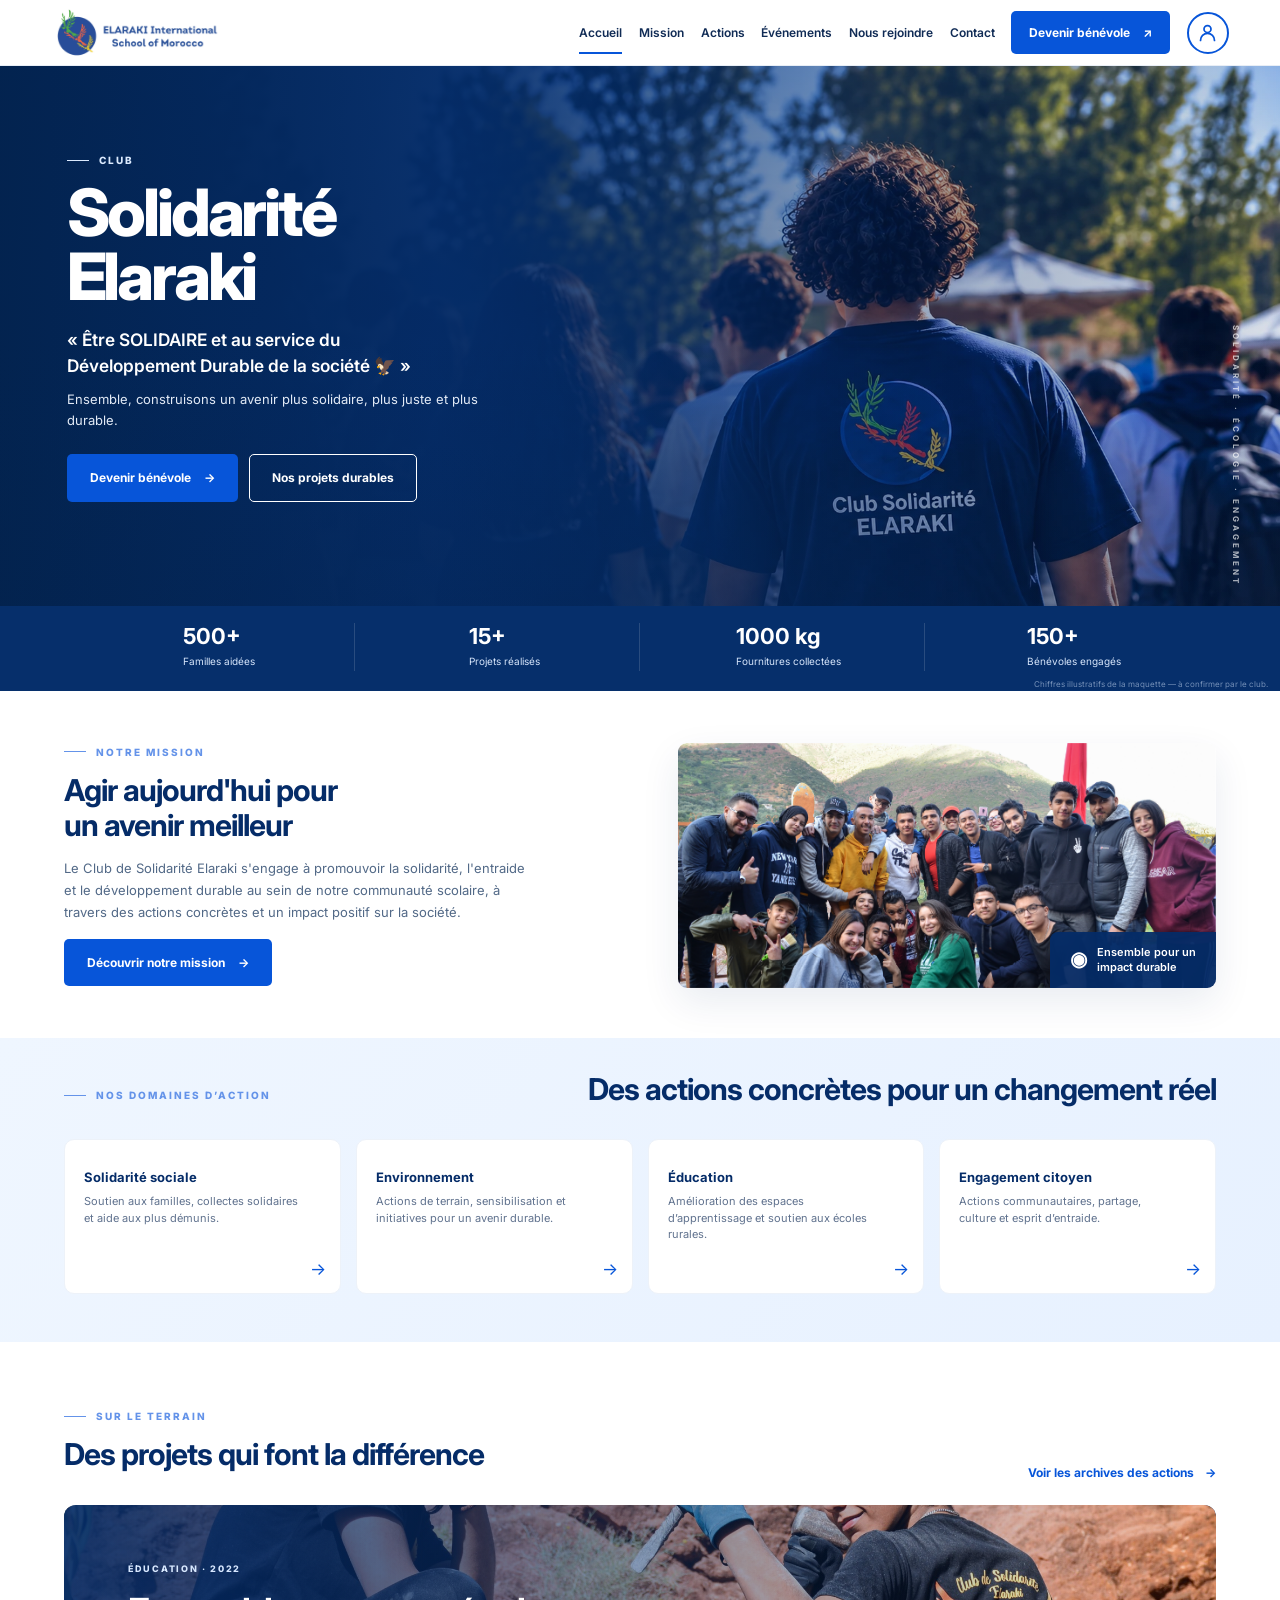
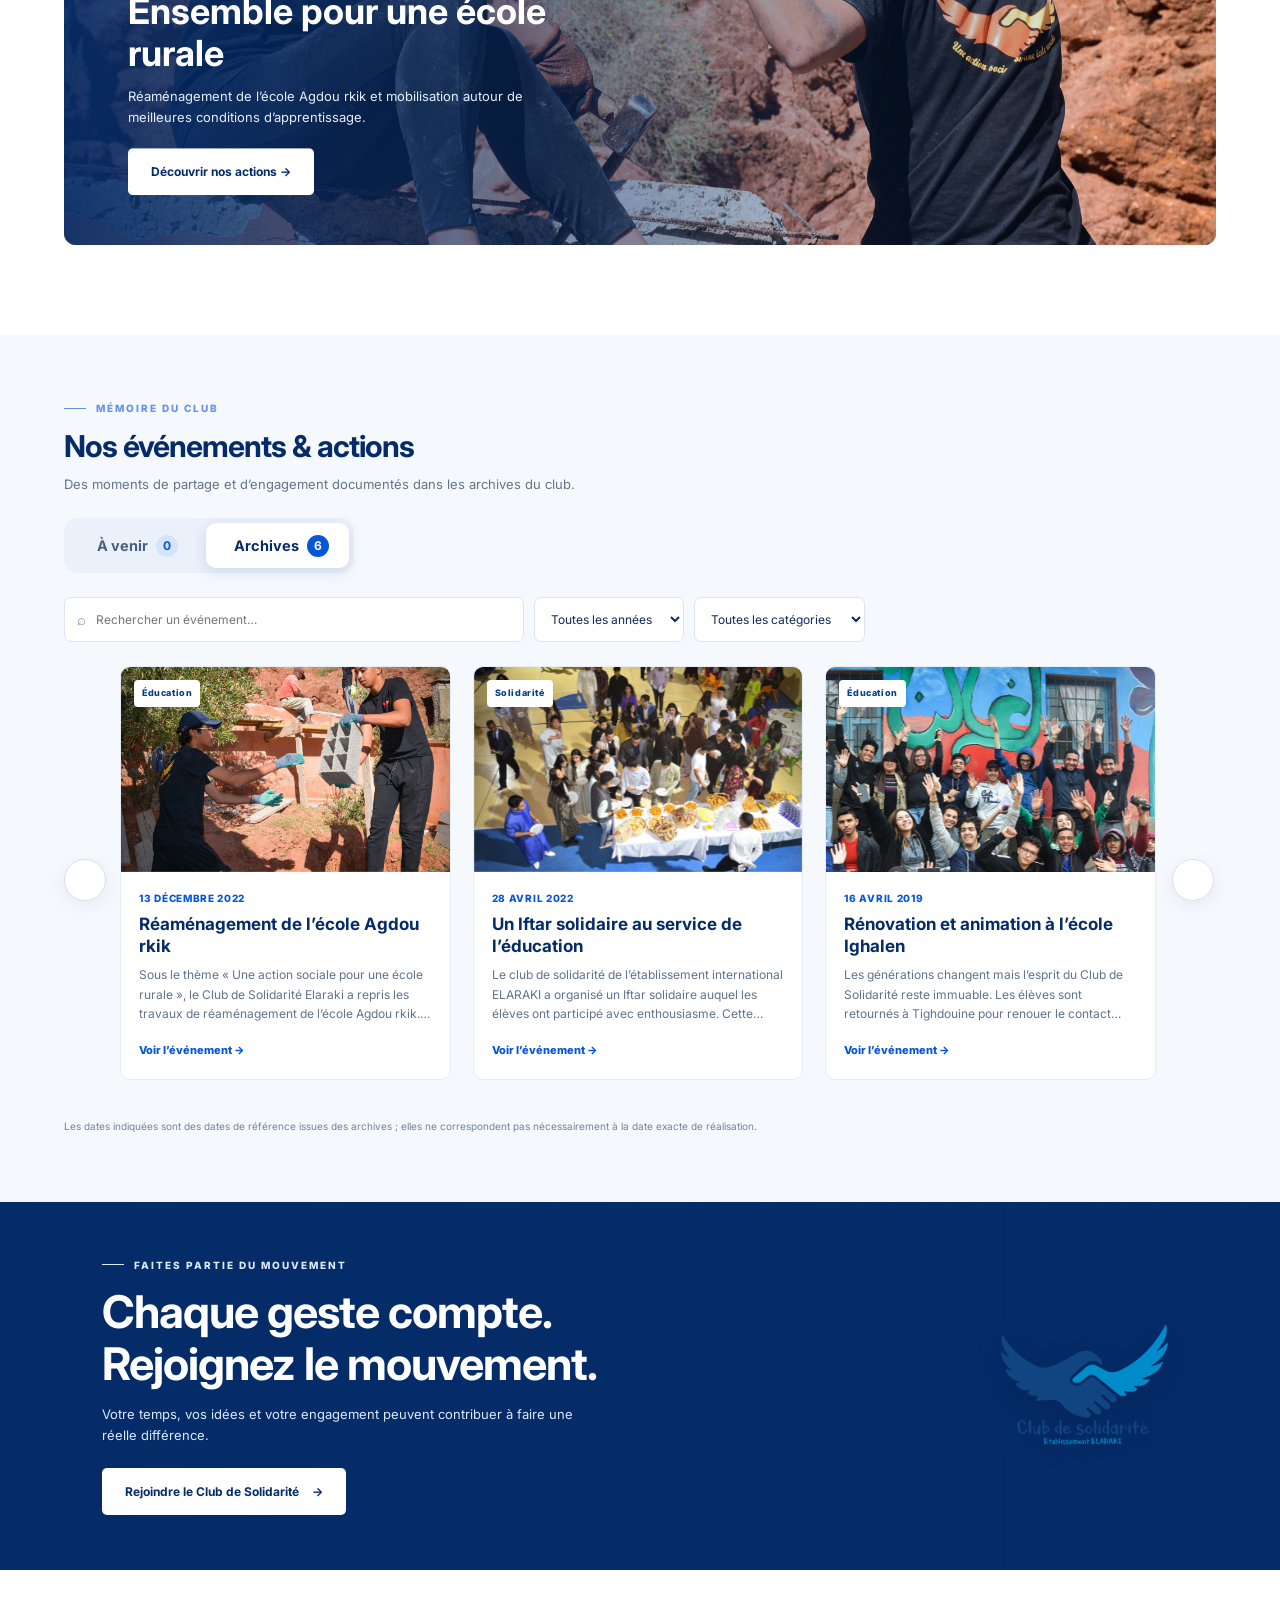
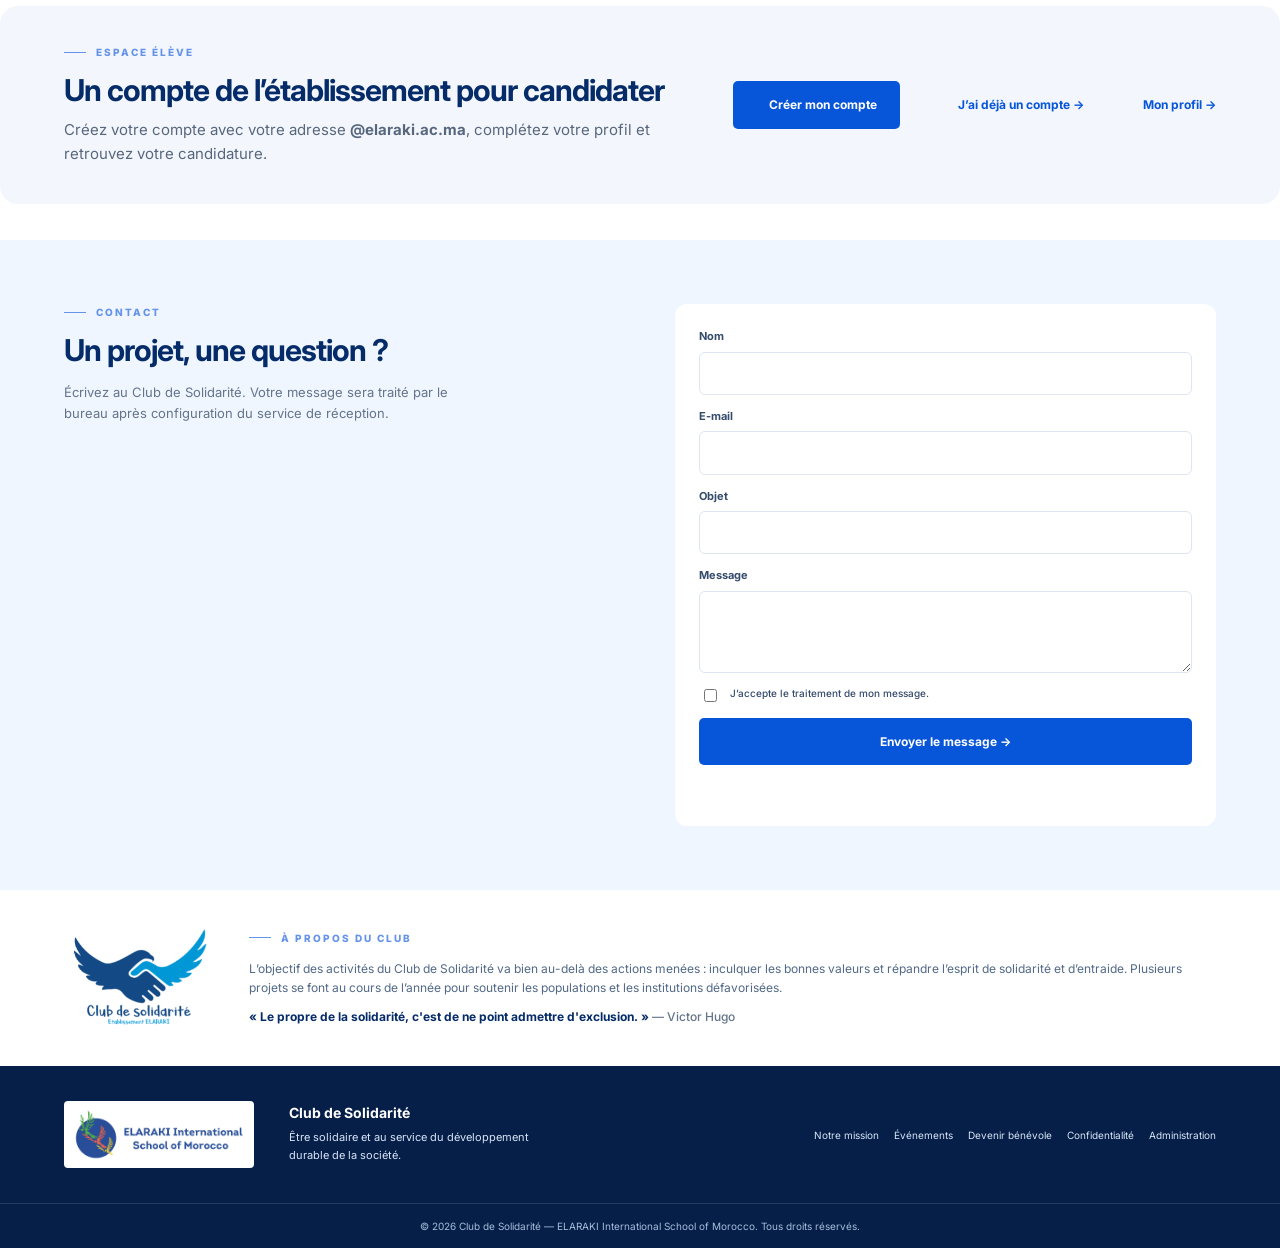
==== commit 302ae49a: "Update Club Solidarite Elaraki to V7" ====
--- a/index.html
+++ b/index.html
@@ -9,7 +9,7 @@
 <link rel="icon" href="assets/branding/club-solidarite-logo.png">
 <link rel="preconnect" href="https://fonts.googleapis.com"><link rel="preconnect" href="https://fonts.gstatic.com" crossorigin>
 <link href="https://fonts.googleapis.com/css2?family=Inter:wght@400;500;600;700;800&display=swap" rel="stylesheet">
-<link rel="stylesheet" href="assets/style.css"><link rel="stylesheet" href="assets/volunteer.css">
+<link rel="stylesheet" href="assets/style.css"><link rel="stylesheet" href="assets/volunteer.css"><link rel="stylesheet" href="assets/events-tabs.css">
 </head>
 <body>
 <header class="site-header" id="top">
@@ -62,9 +62,13 @@
 </section>
 <section class="events-section" id="evenements"><div class="section-wrap">
  <div class="section-heading"><div><div class="eyebrow"><span></span> MÉMOIRE DU CLUB</div><h2>Nos événements & actions</h2><p class="section-intro">Des moments de partage et d’engagement documentés dans les archives du club.</p></div></div>
- <div class="event-tools"><label class="search-box"><span>⌕</span><input id="eventSearch" type="search" placeholder="Rechercher un événement…" aria-label="Rechercher un événement"></label><select id="eventYear" aria-label="Filtrer par année"><option value="">Toutes les années</option><option>2022</option><option>2019</option><option>2018</option></select><select id="eventCategory" aria-label="Filtrer par catégorie"><option value="">Toutes les catégories</option><option>Éducation</option><option>Solidarité</option><option>Culture</option><option>Santé</option><option>Travaux et rénovation</option></select></div>
+ <div class="event-tabs" role="tablist" aria-label="Événements et actions"><button type="button" role="tab" id="tabUpcoming" aria-controls="panelUpcoming" aria-selected="true" data-tab="upcoming"><i data-lucide="calendar-clock"></i> À venir <span class="count" id="upCount">0</span></button><button type="button" role="tab" id="tabArchives" aria-controls="panelArchives" aria-selected="false" data-tab="archives"><i data-lucide="archive"></i> Archives <span class="count" id="arCount">0</span></button></div>
+ <div class="event-panel" id="panelUpcoming" role="tabpanel" aria-labelledby="tabUpcoming"><div class="upcoming-grid" id="upcomingGrid" aria-live="polite"></div><p class="empty-state" id="upcomingEmpty" hidden>Aucun événement n’est programmé pour le moment. Consultez les archives du club en attendant la prochaine action.</p></div>
+ <div class="event-panel" id="panelArchives" role="tabpanel" aria-labelledby="tabArchives" hidden>
+ <div class="event-tools"><label class="search-box"><span>⌕</span><input id="eventSearch" type="search" placeholder="Rechercher un événement…" aria-label="Rechercher un événement"></label><select id="eventYear" aria-label="Filtrer par année"><option value="">Toutes les années</option></select><select id="eventCategory" aria-label="Filtrer par catégorie"><option value="">Toutes les catégories</option><option>Éducation</option><option>Solidarité</option><option>Culture</option><option>Santé</option><option>Travaux et rénovation</option></select></div>
  <div class="event-carousel-controls"><button type="button" class="carousel-arrow" id="eventsPrev" aria-label="Événements précédents"><i data-lucide="chevron-left"></i></button><div class="event-grid" id="eventGrid"></div><button type="button" class="carousel-arrow" id="eventsNext" aria-label="Événements suivants"><i data-lucide="chevron-right"></i></button></div><p class="empty-state" id="eventEmpty" hidden>Aucun événement ne correspond à votre recherche.</p>
  <div class="archive-note">Les dates indiquées sont des dates de référence issues des archives ; elles ne correspondent pas nécessairement à la date exacte de réalisation.</div>
+ </div>
 </div></section>
 <section class="join-section" id="rejoindre"><div class="join-bg"></div><div class="join-inner"><div class="eyebrow eyebrow-light"><span></span> FAITES PARTIE DU MOUVEMENT</div><h2>Chaque geste compte.<br>Rejoignez le mouvement.</h2><p>Votre temps, vos idées et votre engagement peuvent contribuer à faire une réelle différence.</p><a class="button button-white" data-vol-cta href="#candidature">Rejoindre le Club de Solidarité <span>→</span></a></div><img class="join-logo" src="assets/branding/club-solidarite-logo.png" alt="Logo du Club de Solidarité" loading="lazy"></section>
 <section class="account-strip section-wrap vol-gate" id="compte"><div><div class="eyebrow"><span></span> ESPACE ÉLÈVE</div><h2>Un compte de l’établissement pour candidater</h2><p>Créez votre compte avec votre adresse <strong>@elaraki.ac.ma</strong>, complétez votre profil et retrouvez votre candidature.</p></div><a class="button button-primary" href="register.html"><i data-lucide="user-round-plus"></i> Créer mon compte</a><a class="text-link" href="login.html">J’ai déjà un compte →</a><a class="text-link" href="profile.html">Mon profil →</a></section>
--- a/assets/events-tabs.css
+++ b/assets/events-tabs.css
@@ -0,0 +1,24 @@
+/* Nos événements & actions : onglets À venir / Archives */
+.event-tabs{display:flex;gap:8px;margin:0 0 24px;padding:5px;background:#eaf1fb;border-radius:14px;width:fit-content;max-width:100%}
+.event-tabs button{display:inline-flex;align-items:center;gap:8px;border:0;background:none;padding:11px 20px;border-radius:10px;font:inherit;font-size:14.5px;font-weight:700;color:#4b5f7f;cursor:pointer;transition:background .2s,color .2s,box-shadow .2s}
+.event-tabs button svg{width:17px;height:17px}
+.event-tabs button[aria-selected="true"]{background:#fff;color:var(--navy);box-shadow:0 4px 14px #0a2e6820}
+.event-tabs button:focus-visible{outline:3px solid #0755d933}
+.event-tabs .count{min-width:22px;height:22px;padding:0 7px;border-radius:99px;background:#d6e4fb;color:var(--royal);font-size:12px;display:inline-grid;place-items:center}
+.event-tabs button[aria-selected="true"] .count{background:var(--royal);color:#fff}
+.event-panel[hidden]{display:none}
+.upcoming-grid{display:grid;grid-template-columns:repeat(auto-fill,minmax(300px,1fr));gap:22px}
+.up-card{display:flex;flex-direction:column;background:#fff;border:1px solid #dbe6f5;border-radius:20px;overflow:hidden;box-shadow:var(--shadow);transition:transform .2s,box-shadow .2s;text-decoration:none;color:inherit}
+.up-card:hover{transform:translateY(-4px);box-shadow:0 22px 44px #0a2e6820}
+.up-card.is-next{border-color:var(--royal);box-shadow:0 0 0 2px #0755d91f,var(--shadow)}
+.up-image{position:relative;aspect-ratio:16/10;background:linear-gradient(135deg,#dfeafb,#f4f8ff);overflow:hidden}
+.up-image img{width:100%;height:100%;object-fit:cover;display:block}.up-image img.placeholder{object-fit:contain;padding:22px}
+.up-badge{position:absolute;left:14px;top:14px;background:var(--royal);color:#fff;font-size:12px;font-weight:800;padding:6px 12px;border-radius:99px;box-shadow:0 6px 16px #0755d940}
+.up-badge.now{background:var(--green)}
+.up-date{position:absolute;right:14px;top:14px;background:#fff;border-radius:12px;padding:7px 11px;text-align:center;line-height:1.1;box-shadow:0 6px 16px #0a2e6826}
+.up-date b{display:block;font-size:22px;color:var(--navy)}.up-date small{font-size:11px;font-weight:800;color:var(--royal);text-transform:uppercase}
+.up-body{display:grid;gap:8px;padding:20px;flex:1}.up-body h3{margin:0;font-size:19px;color:var(--navy);line-height:1.3}
+.up-meta{display:flex;flex-wrap:wrap;gap:6px 14px;font-size:13px;color:#52647f;font-weight:600}
+.up-body p{margin:0;font-size:14.5px;color:#41536f;display:-webkit-box;-webkit-line-clamp:3;-webkit-box-orient:vertical;overflow:hidden}
+.up-more{margin-top:auto;padding-top:6px;font-weight:800;font-size:14px;color:var(--royal)}
+@media(max-width:600px){.event-tabs{width:100%}.event-tabs button{flex:1;justify-content:center;padding:11px 10px}.upcoming-grid{grid-template-columns:1fr}}
